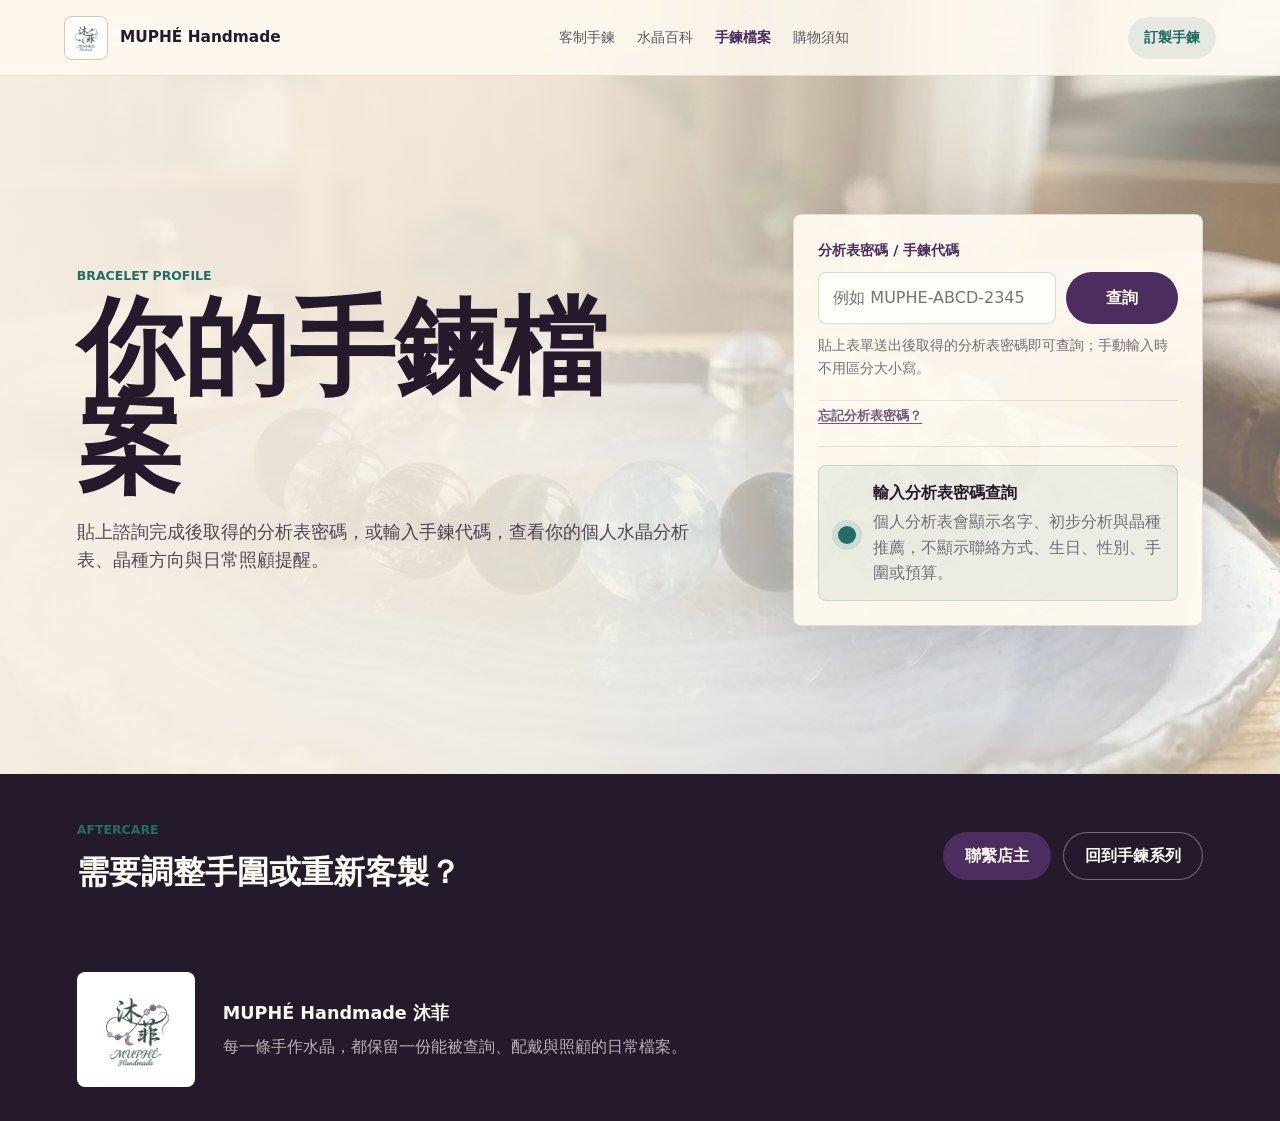
==== bracelet.html @ 44a831b8 "Explain energy by crystal functions" ====
<!doctype html>
<html lang="zh-Hant">

<head>
  <meta charset="utf-8" />
  <meta name="viewport" content="width=device-width, initial-scale=1" />
  <title>手鍊檔案查詢｜沐菲 MUPHÉ Handmade</title>
  <meta name="description" content="輸入分析表密碼或手鍊代碼，查詢 MUPHÉ Handmade 客製水晶的個人分析表與配戴照顧檔案。" />
  <link rel="icon" type="image/png" href="pic/muphe_logo.png" />
  <link rel="stylesheet" href="styles.css" />
</head>

<body class="bracelet-page">
  <header class="site-header" data-header>
    <a class="brand-lockup" href="index.html" aria-label="回到 MUPHÉ Handmade 首頁">
      <img src="pic/muphe_logo.webp" alt="MUPHÉ Handmade 沐菲品牌標誌" />
      <span>
        <strong>MUPHÉ Handmade</strong>
      </span>
    </a>

    <nav class="desktop-nav" aria-label="主導覽">
      <a href="index.html#shop">客制手鍊</a>
      <a href="index.html#guide">水晶百科</a>
      <a href="bracelet.html" aria-current="page">手鍊檔案</a>
      <a href="index.html#faq">購物須知</a>
    </nav>

    <div class="header-actions">
      <a class="bracelet-header-cta" href="index.html#shop">訂製手鍊</a>
      <button class="icon-button menu-toggle" type="button" aria-label="開啟選單" data-menu-toggle>
        <span></span>
        <span></span>
      </button>
    </div>
  </header>

  <div class="mobile-nav" data-mobile-nav aria-label="手機導覽">
    <a href="index.html#shop">客制手鍊</a>
    <a href="index.html#guide">水晶百科</a>
    <a href="bracelet.html" aria-current="page">手鍊檔案</a>
    <a href="index.html#faq">購物須知</a>
  </div>

  <main id="top" data-bracelet-app>
    <section class="bracelet-hero" aria-labelledby="bracelet-title">
      <div class="bracelet-hero-copy reveal">
        <p class="eyebrow">Bracelet Profile</p>
        <h1 id="bracelet-title">你的手鍊檔案</h1>
        <p>
          貼上諮詢完成後取得的分析表密碼，或輸入手鍊代碼，查看你的個人水晶分析表、晶種方向與日常照顧提醒。
        </p>
      </div>

      <div class="bracelet-lookup reveal" data-lookup-card>
        <form class="bracelet-code-form" data-code-form>
          <label for="bracelet-code">分析表密碼 / 手鍊代碼</label>
          <div class="bracelet-code-row">
            <input
              id="bracelet-code"
              name="code"
              type="text"
              autocomplete="off"
              inputmode="latin"
              maxlength="64"
              placeholder="例如 MUPHE-ABCD-2345"
              aria-describedby="bracelet-code-help"
              data-code-input
            />
            <button class="primary-link" type="submit">查詢</button>
          </div>
          <p id="bracelet-code-help">貼上表單送出後取得的分析表密碼即可查詢；手動輸入時不用區分大小寫。</p>
        </form>

        <div class="forgot-code" data-forgot-code>
          <button
            class="forgot-code-toggle"
            type="button"
            aria-expanded="false"
            aria-controls="forgot-code-panel"
            data-forgot-toggle
          >
            忘記分析表密碼？
          </button>
          <div class="forgot-code-panel" id="forgot-code-panel" hidden data-forgot-panel>
            <form class="forgot-code-form" data-forgot-form>
              <div class="forgot-code-field">
                <label for="forgot-name">姓名</label>
                <input id="forgot-name" name="name" type="text" autocomplete="name" placeholder="請輸入表單姓名" data-forgot-name />
              </div>

              <div class="forgot-code-field">
                <label for="forgot-birth-date">生日</label>
                <input id="forgot-birth-date" name="birthDate" type="date" data-forgot-birth-date />
              </div>

              <button class="secondary-link" type="submit">找回分析表密碼</button>
            </form>
            <div class="forgot-code-result" aria-live="polite" hidden data-forgot-status></div>
          </div>
        </div>

        <div class="bracelet-status" aria-live="polite" data-profile-status></div>
      </div>
    </section>

    <section class="bracelet-profile-section" aria-labelledby="profile-heading" data-profile-section hidden>
      <div class="bracelet-profile-shell" data-profile-content></div>
    </section>

    <section class="bracelet-support-strip" aria-label="手鍊服務">
      <div>
        <p class="eyebrow">Aftercare</p>
        <h2>需要調整手圍或重新客製？</h2>
      </div>
      <div class="bracelet-support-actions">
        <a class="primary-link" href="crystal-survey/frontend/crystal-form.html">聯繫店主</a>
        <a class="secondary-link" href="index.html#shop">回到手鍊系列</a>
      </div>
    </section>
  </main>

  <footer class="site-footer">
    <img class="footer-logo" src="pic/muphe_logo.webp" alt="MUPHÉ Handmade 沐菲品牌標誌" loading="lazy" />
    <div>
      <strong>MUPHÉ Handmade 沐菲</strong>
      <p>每一條手作水晶，都保留一份能被查詢、配戴與照顧的日常檔案。</p>
    </div>
  </footer>

  <script src="app.js"></script>
  <script>
    (() => {
      const WEB_APP_URL_PLACEHOLDER =
        window.MUPHE_WEB_APP_URL_PLACEHOLDER || "GOOGLE_APPS_SCRIPT_WEB_APP_URL";
      const WEB_APP_URL = window.MUPHE_WEB_APP_URL || "GOOGLE_APPS_SCRIPT_WEB_APP_URL";
      const PROFILE_ACTION = "braceletProfile";
      const FORGOT_CODE_ACTION = "forgotBraceletCode";

      const form = document.querySelector("[data-code-form]");
      const codeInput = document.querySelector("[data-code-input]");
      const statusRegion = document.querySelector("[data-profile-status]");
      const profileSection = document.querySelector("[data-profile-section]");
      const profileContent = document.querySelector("[data-profile-content]");
      const forgotToggle = document.querySelector("[data-forgot-toggle]");
      const forgotPanel = document.querySelector("[data-forgot-panel]");
      const forgotForm = document.querySelector("[data-forgot-form]");
      const forgotNameInput = document.querySelector("[data-forgot-name]");
      const forgotBirthDateInput = document.querySelector("[data-forgot-birth-date]");
      const forgotStatus = document.querySelector("[data-forgot-status]");
      const mobileNav = document.querySelector("[data-mobile-nav]");
      const menuToggle = document.querySelector("[data-menu-toggle]");

      const fieldKeys = {
        profileType: ["profileType", "profile_type", "type", "檔案類型"],
        name: ["braceletName", "bracelet_name", "name", "title", "手鍊名稱", "手链名称"],
        scene: ["scene", "lifeScene", "scenario", "場景", "使用場景"],
        displayName: ["displayName", "display_name", "customerAlias", "公開顯示名稱", "暱稱"],
        intention: ["summary", "intention", "intent", "wish", "purpose", "公開摘要", "設計意圖", "心願", "意圖"],
        crystals: ["crystals", "crystalList", "crystal_list", "stones", "晶種", "水晶清單", "水晶列表"],
        energyFocus: ["energyFocus", "energy_focus", "能量主題", "能量焦點"],
        chakraFocus: ["chakraFocus", "chakra_focus", "脈輪主題", "脈輪焦點"],
        designNotes: ["designNotes", "design_notes", "calculationNotes", "calculation_notes", "計算方式", "設計說明"],
        wearingGuide: ["wearingGuide", "wearing", "wearGuide", "wearing_guide", "配戴指南", "佩戴指南"],
        careGuide: ["careInstructions", "careGuide", "care", "care_guide", "保養說明", "保養指南", "照顧方式"],
        ritual: ["ritual", "dailyRitual", "ritualGuide", "儀式", "日常儀式"],
        makerNote: ["makerNote", "maker_note", "artistNote", "製作者備註", "店主小語"],
        photo: ["photo", "photoUrl", "photo_url", "image", "imageUrl", "image_url", "照片"],
        contactUrl: ["contactUrl", "contact_url", "lineUrl", "supportUrl", "聯繫連結"],
        orderUrl: ["productUrl", "product_url", "orderUrl", "order_url", "shopUrl", "reorderUrl", "商品或公開頁網址", "訂購連結"],
      };

      const crystalFunctionDescriptions = {
        白水晶: "淨化與放大整體能量，讓思緒回到清明狀態。",
        紫水晶: "安定思緒、沉澱焦躁，適合睡前關機與智慧整理。",
        粉水晶: "照顧愛與安全感，支援自我接納、人緣與關係修復。",
        草莓晶: "提升柔和吸引力與人際甜度，適合想被善待與被看見的階段。",
        紅紋石: "補充熱情、心力與被愛感，適合感情修復與重新啟動行動。",
        月光石: "安撫情緒起伏，支援柔軟、睡眠與內在安全感。",
        橙月光石: "讓情緒與人際流動回到溫暖節奏，適合敏感、需要被接住的狀態。",
        太陽石: "補充亮度、勇氣與舞台感，讓行動更有熱度。",
        金太陽石: "推動執行魄力與財運亮度，適合需要發光與衝刺的階段。",
        黃水晶: "聚焦財氣、自信與行動力，適合事業推進與資源累積。",
        金髮晶: "提升財運磁場與決策膽識，適合需要衝業績與被看見的時刻。",
        鈦晶: "強化企圖心、財富格局與抗壓氣勢，適合高強度目標。",
        綠幽靈: "連結事業成長與心輪修復，適合正財、穩定發展與長期累積。",
        葡萄石: "柔和修復心輪與壓力，讓財務、人緣與療癒感更平衡。",
        綠髮晶: "支援正財與事業拓展，適合想累積成果與提高行動續航。",
        海藍寶: "讓表達更溫和清楚，也能替焦躁情緒降溫。",
        天河石: "平衡理性表達與情緒壓力，適合需要說清楚又保持柔和的場景。",
        青金石: "支援洞察、判斷與清楚表達，適合決策、考試與簡報。",
        螢石: "整理混亂資訊與專注力，適合腦袋打結、需要清楚排序時。",
        黑曜石: "建立界線與防護，排除不必要消耗與外界干擾。",
        黑髮晶: "強化防護、穩定與抗干擾力，適合職場界線與外界雜訊。",
        黑鈦晶: "同時具備防護與財氣推進感，適合高壓環境下守住氣場。",
        茶晶: "讓能量落地、穩住節奏，適合疲憊、防護與守財。",
        拉長石: "守護敏感能量與直覺，適合需要防護、轉化與內在洞察時。",
        藍砂石: "穩定思緒與夜間能量，適合想安定、收束注意力的時候。",
        藍碧璽: "支援深度溝通、直覺與精細思考，適合高預算的精緻配置。",
        舒俱徠石: "照顧深層療癒與高頻安定，適合需要強力心靈支持的高預算配置。",
      };

      const crystalFunctionAliases = {
        粉晶: "粉水晶",
        白晶: "白水晶",
        黑碧璽: "黑曜石",
      };

      function normalizeString(value) {
        if (value === null || value === undefined) return "";
        if (Array.isArray(value)) return value.map(normalizeString).filter(Boolean).join("、");
        if (typeof value === "object") return "";
        return String(value).trim();
      }

      function escapeHtml(value) {
        return normalizeString(value)
          .replace(/&/g, "&amp;")
          .replace(/</g, "&lt;")
          .replace(/>/g, "&gt;")
          .replace(/"/g, "&quot;")
          .replace(/'/g, "&#39;");
      }

      function pick(source, keys) {
        if (!source || typeof source !== "object") return "";

        for (const key of keys) {
          const value = source[key];
          const hasStructuredValue =
            Array.isArray(value) ? value.length > 0 : value && typeof value === "object" && Object.keys(value).length > 0;
          if (hasStructuredValue || (value !== null && value !== undefined && normalizeString(value))) {
            return value;
          }
        }

        return "";
      }

      function getEndpointUrl(query, extraParams = {}) {
        if (!WEB_APP_URL || WEB_APP_URL === WEB_APP_URL_PLACEHOLDER) {
          return "";
        }

        const action = query.action || PROFILE_ACTION;
        const endpoint = new URL(WEB_APP_URL, window.location.href);
        endpoint.searchParams.set("type", action);
        endpoint.searchParams.set("action", action);
        endpoint.searchParams.set("source", "bracelet-page");

        if (query.code) endpoint.searchParams.set("code", query.code);
        if (query.token) endpoint.searchParams.set("token", query.token);
        if (query.name) endpoint.searchParams.set("name", query.name);
        if (query.birthDate) endpoint.searchParams.set("birthDate", query.birthDate);

        Object.entries(extraParams).forEach(([key, value]) => {
          endpoint.searchParams.set(key, value);
        });

        return endpoint.toString();
      }

      function normalizeHref(value) {
        const text = normalizeString(value);
        if (!text) return "";

        try {
          const url = new URL(text, window.location.href);
          const allowedProtocols = ["http:", "https:", "mailto:", "tel:"];
          if (allowedProtocols.includes(url.protocol)) {
            return url.href;
          }
        } catch (error) {
          return "";
        }

        return "";
      }

      function showStatus(kind, title, message) {
        const isLoading = kind === "loading";
        statusRegion.hidden = false;
        statusRegion.dataset.state = kind;
        statusRegion.setAttribute("role", kind === "error" ? "alert" : "status");
        statusRegion.innerHTML = `
          <div class="bracelet-status-content">
            <span class="${isLoading ? "bracelet-spinner" : "bracelet-status-dot"}" aria-hidden="true"></span>
            <div>
              <strong>${escapeHtml(title)}</strong>
              <p>${escapeHtml(message)}</p>
            </div>
          </div>
        `;
      }

      function showForgotStatus(kind, title, message, accessCode = "") {
        if (!forgotStatus) return;

        forgotStatus.hidden = false;
        forgotStatus.dataset.state = kind;
        forgotStatus.setAttribute("role", kind === "error" ? "alert" : "status");

        if (accessCode) {
          forgotStatus.innerHTML = `
            <div class="forgot-code-found">
              <div>
                <strong>${escapeHtml(title)}</strong>
                <p>${escapeHtml(message)}</p>
              </div>
              <div class="forgot-code-copy">
                <code data-forgot-code-value>${escapeHtml(accessCode)}</code>
                <button class="secondary-link" type="button" data-copy-forgot-code>複製</button>
              </div>
            </div>
          `;
          return;
        }

        forgotStatus.innerHTML = `
          <div class="forgot-code-message">
            <strong>${escapeHtml(title)}</strong>
            <p>${escapeHtml(message)}</p>
          </div>
        `;
      }

      function hideForgotStatus() {
        if (!forgotStatus) return;
        forgotStatus.hidden = true;
        forgotStatus.innerHTML = "";
        delete forgotStatus.dataset.state;
      }

      function hideProfile() {
        profileSection.hidden = true;
        profileContent.innerHTML = "";
      }

      function showIdle() {
        hideProfile();
        showStatus("idle", "輸入分析表密碼查詢", "個人分析表會顯示名字、初步分析與晶種推薦，不顯示聯絡方式、生日、性別、手圍或預算。");
      }

      function parseTextList(value) {
        if (!value) return [];
        if (Array.isArray(value)) {
          return value.map(normalizeString).filter(Boolean);
        }

        const text = normalizeString(value);
        if (!text) return [];

        return text
          .split(/\n|；|;/)
          .map((item) => item.trim())
          .filter(Boolean);
      }

      function parseCrystalString(value) {
        const text = normalizeString(value);
        if (!text) return null;
        const match = text.match(/^(.+?)(?:[:：]| - |－)(.+)$/);

        if (match) {
          return {
            name: match[1].trim(),
            meaning: match[2].trim(),
          };
        }

        return { name: text, meaning: "" };
      }

      function normalizeCrystals(value) {
        if (!value) return [];

        if (Array.isArray(value)) {
          return value
            .map((item) => {
              if (typeof item === "object" && item) {
                return {
                  name: normalizeString(pick(item, ["name", "crystal", "stone", "晶種", "名稱"])),
                  meaning: normalizeString(pick(item, ["meaning", "effect", "note", "intention", "含義", "意義", "功效"])),
                };
              }

              return parseCrystalString(item);
            })
            .filter((item) => item && item.name);
        }

        if (typeof value === "object") {
          return Object.entries(value)
            .map(([name, meaning]) => ({
              name: normalizeString(name),
              meaning: normalizeString(meaning),
            }))
            .filter((item) => item.name);
        }

        const text = normalizeString(value);
        const delimiter = /[\n；;]/.test(text) ? /\n|；|;/ : /、|,/;

        return text
          .split(delimiter)
          .map(parseCrystalString)
          .filter((item) => item && item.name);
      }

      function findProfileSource(payload) {
        const candidates = [
          payload && payload.profile,
          payload && payload.braceletProfile,
          payload && payload.publicProfile,
          payload && payload.bracelet,
          payload && payload.data && payload.data.profile,
          payload && payload.data && payload.data.bracelet,
          payload && payload.data,
          payload && payload.result && payload.result.profile,
          payload && payload.result,
          payload && payload.record,
          payload,
        ];

        return candidates.find((candidate) => {
          if (!candidate || typeof candidate !== "object" || Array.isArray(candidate)) return false;
          return Object.values(fieldKeys).some((keys) =>
            keys.some((key) => candidate[key] !== null && candidate[key] !== undefined),
          );
        });
      }

      function normalizeProfile(payload) {
        if (!payload || typeof payload !== "object") {
          throw new Error("回傳格式不是有效的手鍊檔案。");
        }

        if (payload.success === false || payload.ok === false || payload.status === "error") {
          throw new Error(
            normalizeString(payload.error && payload.error.message) ||
              normalizeString(payload.message) ||
              "目前查不到這組手鍊代碼。",
          );
        }

        const source = findProfileSource(payload);
        if (!source) {
          throw new Error("目前查不到這組手鍊代碼。");
        }

        const profile = {
          profileType: normalizeString(pick(source, fieldKeys.profileType)),
          name: normalizeString(pick(source, fieldKeys.name)),
          scene: normalizeString(pick(source, fieldKeys.scene)),
          displayName: normalizeString(pick(source, fieldKeys.displayName)),
          intention: normalizeString(pick(source, fieldKeys.intention)),
          crystals: normalizeCrystals(pick(source, fieldKeys.crystals)),
          energyFocus: parseTextList(pick(source, fieldKeys.energyFocus)),
          chakraFocus: parseTextList(pick(source, fieldKeys.chakraFocus)),
          designNotes: parseTextList(pick(source, fieldKeys.designNotes)),
          wearingGuide: parseTextList(pick(source, fieldKeys.wearingGuide)),
          careGuide: parseTextList(pick(source, fieldKeys.careGuide)),
          ritual: parseTextList(pick(source, fieldKeys.ritual)),
          makerNote: parseTextList(pick(source, fieldKeys.makerNote)),
          photo: normalizeHref(pick(source, fieldKeys.photo)),
          contactUrl: normalizeHref(pick(source, fieldKeys.contactUrl)) || "crystal-survey/frontend/crystal-form.html",
          orderUrl: normalizeHref(pick(source, fieldKeys.orderUrl)) || "index.html#shop",
        };

        const hasPublicContent =
          profile.name ||
          profile.scene ||
          profile.displayName ||
          profile.intention ||
          profile.crystals.length ||
          profile.energyFocus.length ||
          profile.chakraFocus.length ||
          profile.designNotes.length ||
          profile.wearingGuide.length ||
          profile.careGuide.length ||
          profile.ritual.length ||
          profile.makerNote.length;

        if (!hasPublicContent) {
          throw new Error("這份檔案尚未開放公開內容。");
        }

        return profile;
      }

      async function requestApi(query) {
        const endpoint = getEndpointUrl(query);

        if (!endpoint) {
          throw new Error("手鍊檔案查詢網址尚未設定，請先更新 Google Apps Script Web App URL。");
        }

        try {
          const response = await fetch(endpoint, {
            method: "GET",
            cache: "no-store",
            redirect: "follow",
          });
          const text = await response.text();

          if (!response.ok) {
            throw new Error("查詢服務暫時無法回應。");
          }

          try {
            return JSON.parse(text);
          } catch (error) {
            throw new Error("查詢服務尚未回傳手鍊檔案資料。");
          }
        } catch (error) {
          return requestProfileJsonp(query, error);
        }
      }

      function requestProfile(query) {
        return requestApi({ ...query, action: PROFILE_ACTION });
      }

      function requestForgotCode(name, birthDate) {
        return requestApi({
          action: FORGOT_CODE_ACTION,
          name,
          birthDate,
        });
      }

      function requestProfileJsonp(query, originalError) {
        return new Promise((resolve, reject) => {
          const callbackName = `mupheBraceletProfile${Date.now()}${Math.floor(Math.random() * 1000)}`;
          const endpoint = getEndpointUrl(query, { callback: callbackName });

          if (!endpoint) {
            reject(originalError);
            return;
          }

          const script = document.createElement("script");
          const timeout = window.setTimeout(() => {
            cleanup();
            reject(originalError);
          }, 9000);

          function cleanup() {
            window.clearTimeout(timeout);
            delete window[callbackName];
            script.remove();
          }

          window[callbackName] = (payload) => {
            cleanup();
            resolve(payload);
          };

          script.onerror = () => {
            cleanup();
            reject(originalError);
          };
          script.src = endpoint;
          document.body.append(script);
        });
      }

      function getCustomerErrorMessage(error) {
        const message = normalizeString(error && error.message);
        const networkFailures = ["Failed to fetch", "Load failed", "NetworkError"];

        if (!message || networkFailures.some((failure) => message.includes(failure))) {
          return "目前無法連線到手鍊檔案服務，請稍後再試或聯繫店主。";
        }

        return message;
      }

      function normalizeAccessCodeForDisplay(payload) {
        const code = normalizeString(
          payload &&
            (payload.accessCode ||
              payload.code ||
              (payload.data && (payload.data.accessCode || payload.data.code)) ||
              (payload.result && (payload.result.accessCode || payload.result.code))),
        );
        return code.toUpperCase();
      }

      async function copyTextWithFallback(text, sourceElement) {
        if (!text) return false;

        try {
          await navigator.clipboard.writeText(text);
          return true;
        } catch (error) {
          if (!sourceElement) return false;
          const selection = window.getSelection();
          const range = document.createRange();
          range.selectNodeContents(sourceElement);
          selection.removeAllRanges();
          selection.addRange(range);

          try {
            return document.execCommand("copy");
          } catch (copyError) {
            return false;
          }
        }
      }

      function renderList(items) {
        if (!items.length) return `<p class="profile-muted">尚未提供。</p>`;

        return `
          <ul class="profile-note-list">
            ${items.map((item) => `<li>${escapeHtml(item)}</li>`).join("")}
          </ul>
        `;
      }

      function renderCrystals(crystals) {
        if (!crystals.length) return `<p class="profile-muted">尚未提供。</p>`;

        return `
          <div class="profile-crystal-list">
            ${crystals
              .map(
                (crystal) => `
                  <article>
                    <strong>${escapeHtml(crystal.name)}</strong>
                    ${crystal.meaning ? `<p>${escapeHtml(crystal.meaning)}</p>` : ""}
                  </article>
                `,
              )
              .join("")}
          </div>
        `;
      }

      function renderProfile(profile) {
        if (isConsultationCard(profile)) {
          renderConsultationCard(profile);
          return;
        }

        const photoMarkup = profile.photo
          ? `<img src="${escapeHtml(profile.photo)}" alt="${escapeHtml(profile.name || "MUPHÉ 手鍊")} 照片" loading="lazy" data-profile-photo />`
          : `
            <div class="profile-photo-fallback">
              <img src="pic/muphe_logo.webp" alt="" />
              <span>Made by MUPHÉ</span>
            </div>
          `;

        profileContent.innerHTML = `
          <div class="bracelet-profile-hero">
            <div class="profile-photo-frame">${photoMarkup}</div>
            <div class="profile-summary">
              ${profile.scene ? `<span class="product-scene">${escapeHtml(profile.scene)}</span>` : ""}
              <h2 id="profile-heading" tabindex="-1">${escapeHtml(profile.name || "MUPHÉ 手鍊檔案")}</h2>
              ${profile.displayName ? `<p class="profile-for">為 ${escapeHtml(profile.displayName)} 整理的公開檔案</p>` : ""}
              ${profile.intention ? `<p>${escapeHtml(profile.intention)}</p>` : ""}
              <div class="profile-actions">
                <a class="primary-link" href="${escapeHtml(profile.contactUrl)}">聯繫店主</a>
                <a class="secondary-link" href="${escapeHtml(profile.orderUrl)}">訂製或加購</a>
              </div>
            </div>
          </div>

          <div class="bracelet-profile-grid">
            <section class="profile-panel profile-panel-wide" aria-labelledby="profile-crystals-title">
              <p class="eyebrow">Crystals</p>
              <h3 id="profile-crystals-title">晶種與含義</h3>
              ${renderCrystals(profile.crystals)}
            </section>

            ${
              profile.energyFocus.length || profile.chakraFocus.length
                ? `
                  <section class="profile-panel profile-panel-wide" aria-labelledby="profile-focus-title">
                    <p class="eyebrow">Focus</p>
                    <h3 id="profile-focus-title">能量焦點</h3>
                    ${renderList([...profile.energyFocus, ...profile.chakraFocus])}
                  </section>
                `
                : ""
            }

            <section class="profile-panel" aria-labelledby="profile-wearing-title">
              <p class="eyebrow">Wearing</p>
              <h3 id="profile-wearing-title">配戴指南</h3>
              ${renderList(profile.wearingGuide)}
            </section>

            <section class="profile-panel" aria-labelledby="profile-care-title">
              <p class="eyebrow">Care</p>
              <h3 id="profile-care-title">保養指南</h3>
              ${renderList(profile.careGuide)}
            </section>

            <section class="profile-panel" aria-labelledby="profile-ritual-title">
              <p class="eyebrow">Ritual</p>
              <h3 id="profile-ritual-title">日常儀式</h3>
              ${renderList(profile.ritual)}
            </section>

            <section class="profile-panel" aria-labelledby="profile-note-title">
              <p class="eyebrow">Maker Note</p>
              <h3 id="profile-note-title">店主小語</h3>
              ${renderList(profile.makerNote)}
            </section>
          </div>
        `;

        const photo = profileContent.querySelector("[data-profile-photo]");
        if (photo) {
          photo.addEventListener("error", () => {
            photo.closest(".profile-photo-frame").innerHTML = `
              <div class="profile-photo-fallback">
                <img src="pic/muphe_logo.webp" alt="" />
                <span>Made by MUPHÉ</span>
              </div>
            `;
          });
        }

        profileSection.hidden = false;
        statusRegion.hidden = true;
        document.title = `${profile.name || "手鍊檔案"}｜沐菲 MUPHÉ Handmade`;
        document.getElementById("profile-heading").focus({ preventScroll: true });
        profileSection.scrollIntoView({ behavior: "smooth", block: "start" });
      }

      function isConsultationCard(profile) {
        const marker = [
          profile.profileType,
          profile.scene,
          profile.name,
        ].join(" ");
        return /consultationCard|水晶諮詢(?:圖卡|分析表)|水晶狀態(?:圖卡|分析表)/.test(marker);
      }

      function isFullAnalysisText(text) {
        return /您的專屬水晶能量初步評估|多維度.*能量.*評估|暖心陪伴語|配戴與消磁儀式建議|【手[鍊鏈]\s*[ABC]/.test(normalizeString(text));
      }

      function normalizeInlineAnalysisText(text) {
        return normalizeString(text)
          .replace(/\s+/g, " ")
          .replace(/([\u3400-\u9fff])\s+([\u3400-\u9fff])/g, "$1$2")
          .replace(/\s+([，。、！？；：）】])/g, "$1")
          .replace(/([（【])\s+/g, "$1")
          .trim();
      }

      function prepareAnalysisReportText(text) {
        return normalizeString(text)
          .replace(/（本地規則\s*Fallback\s*生成）/g, "")
          .replace(/\(本地規則\s*Fallback\s*生成\)/g, "")
          .replace(/\s+(?=(?:🔮|📿|🧘|💬)\s*【)/g, "\n")
          .replace(/\s+(?=【(?:基本資料|狀態優先|分析模組|計算式|設計公式|色系調和|狀態判讀|水晶搭配|評分摘要|能量解說)】)/g, "\n")
          .replace(/\s+-\s+/g, "\n- ")
          .replace(/\n{3,}/g, "\n\n")
          .trim();
      }

      function isAnalysisSectionHeader(line) {
        return /^(?:🔮|📿|🧘|💬)\s*【[^】]+】/.test(line);
      }

      function createAnalysisSection(title) {
        return {
          title,
          fields: [],
        };
      }

      function addAnalysisParagraph(section, text) {
        const body = normalizeInlineAnalysisText(text);
        if (!body) return;

        const last = section.fields[section.fields.length - 1];
        if (section.title.includes("暖心陪伴語") && last && last.type === "paragraph") {
          last.body = normalizeInlineAnalysisText(last.body + body);
          return;
        }

        section.fields.push({ type: "paragraph", body });
      }

      function parseAnalysisReport(text) {
        const report = prepareAnalysisReportText(text);
        const lines = report.split(/\n+/).map((line) => line.trim()).filter(Boolean);
        const sections = [];
        let currentSection = createAnalysisSection("");

        lines.forEach((line) => {
          const headerMatch = line.match(/^((?:🔮|📿|🧘|💬)\s*【[^】]+】)\s*(.*)$/);
          if (headerMatch) {
            if (currentSection.title || currentSection.fields.length) {
              sections.push(currentSection);
            }
            currentSection = createAnalysisSection(headerMatch[1]);
            if (headerMatch[2]) {
              addAnalysisParagraph(currentSection, headerMatch[2]);
            }
            return;
          }

          const fieldMatch = line.match(/^【([^】]+)】：?\s*(.*)$/);
          if (fieldMatch) {
            currentSection.fields.push({
              type: "field",
              label: fieldMatch[1],
              body: normalizeInlineAnalysisText(fieldMatch[2]),
            });
            return;
          }

          if (line.startsWith("-")) {
            currentSection.fields.push({
              type: "bullet",
              body: normalizeInlineAnalysisText(line.replace(/^-\s*/, "")),
            });
            return;
          }

          addAnalysisParagraph(currentSection, line);
        });

        if (currentSection.title || currentSection.fields.length) {
          sections.push(currentSection);
        }

        return sections;
      }

      function normalizeCrystalFunctionName(name) {
        const cleaned = normalizeString(name).replace(/[（(].*?[）)]/g, "").trim();
        return crystalFunctionAliases[cleaned] || cleaned;
      }

      function parseAnalysisCrystalNames(text) {
        const seen = new Set();
        return normalizeString(text)
          .split(/\s*(?:、|，|,|\+|與|配搭|和)\s*/)
          .map(normalizeCrystalFunctionName)
          .filter((name) => {
            if (!name || seen.has(name)) return false;
            seen.add(name);
            return true;
          });
      }

      function buildCrystalFunctionItems(crystalNames) {
        return crystalNames.map((name) => ({
          name,
          description: crystalFunctionDescriptions[name] || "作為整體能量配置的補充晶種，協助完成這款手鍊的能量分工。",
        }));
      }

      function parseEnergyExplanationItems(text) {
        return normalizeString(text)
          .split(/；|;/)
          .map((item) => item.trim())
          .filter(Boolean)
          .map((item) => {
            const match = item.match(/^([^：:]{1,16})[:：]\s*(.+)$/);
            return match
              ? {
                  name: normalizeCrystalFunctionName(match[1]),
                  description: normalizeInlineAnalysisText(match[2]),
                }
              : {
                  name: "",
                  description: normalizeInlineAnalysisText(item),
                };
          });
      }

      function shouldUseCrystalFunctionExplanation(body, crystalNames) {
        if (!crystalNames.length) return false;
        const normalizedBody = normalizeString(body);
        const mentionedCount = crystalNames.filter((name) => normalizedBody.includes(name)).length;
        return mentionedCount < Math.min(2, crystalNames.length) || /系統會|水晶資料庫|加權|主軸|提高|狀態描述|星座|生肖/.test(normalizedBody);
      }

      function enrichAnalysisSectionsWithCrystalFunctions(sections) {
        return sections.map((section) => {
          const crystalField = section.fields.find((field) => field.type === "field" && field.label === "水晶搭配");
          const crystalNames = crystalField ? parseAnalysisCrystalNames(crystalField.body) : [];
          if (!crystalNames.length) return section;

          return {
            ...section,
            fields: section.fields.map((field) => {
              if (field.type !== "field" || field.label !== "能量解說") return field;
              if (!shouldUseCrystalFunctionExplanation(field.body, crystalNames)) {
                return {
                  ...field,
                  items: parseEnergyExplanationItems(field.body),
                };
              }
              return {
                ...field,
                body: buildCrystalFunctionItems(crystalNames)
                  .map((item) => `${item.name}：${item.description}`)
                  .join("；"),
                items: buildCrystalFunctionItems(crystalNames),
              };
            }),
          };
        });
      }

      function renderEnergyExplanationItems(items) {
        return `
          <ul class="analysis-summary-list analysis-energy-list">
            ${items
              .filter((item) => item && (item.name || item.description))
              .map((item) => `
                <li>
                  ${item.name ? `<strong>${escapeHtml(item.name)}</strong>` : ""}
                  <span>${escapeHtml(item.description)}</span>
                </li>
              `)
              .join("")}
          </ul>
        `;
      }

      function renderAnalysisField(field) {
        if (field.type === "bullet") {
          return `<li>${escapeHtml(field.body)}</li>`;
        }

        if (field.type === "field") {
          const body = field.label === "水晶搭配"
            ? `<div class="analysis-chip-row">${normalizeString(field.body)
                .split(/[、，,]+/)
                .map((item) => item.trim())
                .filter(Boolean)
                .map((item) => `<span>${escapeHtml(item)}</span>`)
                .join("")}</div>`
            : field.label === "評分摘要"
              ? `<ul class="analysis-summary-list">${normalizeString(field.body)
                  .split(/；|;/)
                  .map((item) => item.trim())
                  .filter(Boolean)
                  .map((item) => `<li>${escapeHtml(item)}</li>`)
                  .join("")}</ul>`
            : field.label === "能量解說"
              ? renderEnergyExplanationItems(field.items || parseEnergyExplanationItems(field.body))
            : `<p>${escapeHtml(field.body)}</p>`;

          return `
            <div class="analysis-field">
              <strong>${escapeHtml(field.label)}</strong>
              ${body}
            </div>
          `;
        }

        return `<p class="analysis-paragraph">${escapeHtml(field.body)}</p>`;
      }

      function renderAnalysisReport(text) {
        const sections = enrichAnalysisSectionsWithCrystalFunctions(parseAnalysisReport(text))
          .filter((section) => !section.title.includes("暖心陪伴語"));
        if (!sections.length) return "";

        return `
          <div class="analysis-report">
            ${sections
              .map((section) => {
                const bulletItems = section.fields.filter((field) => field.type === "bullet");
                const nonBulletItems = section.fields.filter((field) => field.type !== "bullet");
                return `
                  <section class="analysis-report-section">
                    ${section.title ? `<h4>${escapeHtml(section.title)}</h4>` : ""}
                    ${nonBulletItems.map(renderAnalysisField).join("")}
                    ${bulletItems.length ? `<ul class="analysis-bullet-list">${bulletItems.map(renderAnalysisField).join("")}</ul>` : ""}
                  </section>
                `;
              })
              .join("")}
          </div>
        `;
      }

      function renderConsultationCard(profile) {
        const focusItems = [...profile.energyFocus, ...profile.chakraFocus];
        const analysisText = isFullAnalysisText(profile.intention) ? profile.intention : "";
        const hasFullAnalysis = !!analysisText;

        profileContent.innerHTML = `
          <article class="consultation-card-shell" aria-label="個人水晶分析表">
            <div class="consultation-card-brand">
              <img src="pic/muphe_logo.webp" alt="" />
              <span>MUPHÉ Handmade 沐菲手作水晶</span>
            </div>
            <div class="consultation-card-head">
              ${profile.scene ? `<p class="eyebrow">${escapeHtml(profile.scene)}</p>` : ""}
              <h2 id="profile-heading" tabindex="-1">${escapeHtml(profile.name || "你的水晶狀態分析表")}</h2>
              ${profile.displayName ? `<p class="profile-for">為 ${escapeHtml(profile.displayName)} 整理的個人分析表</p>` : ""}
              ${!hasFullAnalysis && profile.intention ? `<p>${escapeHtml(profile.intention)}</p>` : ""}
            </div>

            ${
              hasFullAnalysis
                ? `
                  <section class="consultation-card-panel consultation-analysis-panel" aria-labelledby="consultation-analysis-title">
                    <h3 id="consultation-analysis-title">您的專屬水晶能量初步評估</h3>
                    ${renderAnalysisReport(analysisText)}
                  </section>
                `
                : ""
            }

            ${
              !hasFullAnalysis && focusItems.length
                ? `
                  <section class="consultation-card-panel" aria-labelledby="consultation-focus-title">
                    <h3 id="consultation-focus-title">目前最需要照顧的狀態</h3>
                    <div class="consultation-tag-row">
                      ${focusItems.map((item) => `<span>${escapeHtml(item)}</span>`).join("")}
                    </div>
                  </section>
                `
                : ""
            }

            ${
              !hasFullAnalysis
                ? `
                  <section class="consultation-card-panel" aria-labelledby="consultation-crystals-title">
                    <h3 id="consultation-crystals-title">沐菲初步推薦方向</h3>
                    ${renderCrystals(profile.crystals)}
                  </section>
                `
                : ""
            }

            ${
              !hasFullAnalysis && profile.designNotes.length
                ? `
                  <section class="consultation-card-panel" aria-labelledby="consultation-calculation-title">
                    <h3 id="consultation-calculation-title">計算方式</h3>
                    ${renderList(profile.designNotes)}
                  </section>
                `
                : ""
            }

            <section class="consultation-card-panel consultation-guidance-panel" aria-labelledby="consultation-wearing-title">
              <h3 id="consultation-wearing-title">配戴與日常提醒</h3>
              ${renderList(profile.wearingGuide)}
            </section>

            <section class="consultation-card-panel consultation-guidance-panel" aria-labelledby="consultation-care-title">
              <h3 id="consultation-care-title">保養與淨化</h3>
              ${renderList(profile.careGuide)}
            </section>

            ${
              profile.ritual.length
                ? `
                  <section class="consultation-card-panel consultation-guidance-panel" aria-labelledby="consultation-ritual-title">
                    <h3 id="consultation-ritual-title">小儀式</h3>
                    ${renderList(profile.ritual)}
                  </section>
                `
                : ""
            }

            ${
              profile.makerNote.length
                ? `
                  <footer class="consultation-card-note">
                    <h3>沐菲貼心語</h3>
                    ${renderList(profile.makerNote)}
                  </footer>
                `
                : ""
            }
          </article>
        `;

        profileSection.hidden = false;
        statusRegion.hidden = true;
        document.title = `${profile.name || "水晶分析表"}｜沐菲 MUPHÉ Handmade`;
        document.getElementById("profile-heading").focus({ preventScroll: true });
        profileSection.scrollIntoView({ behavior: "smooth", block: "start" });
      }

      async function lookupProfile(query) {
        const normalizedQuery = {
          code: normalizeString(query.code).toUpperCase(),
          token: normalizeString(query.token),
        };

        if (!normalizedQuery.code && !normalizedQuery.token) {
          showIdle();
          codeInput.focus();
          return;
        }

        hideProfile();
        showStatus("loading", "正在讀取手鍊檔案", "請稍候，正在向 MUPHÉ 檔案服務確認公開資料。");

        try {
          const payload = await requestProfile(normalizedQuery);
          const profile = normalizeProfile(payload);
          renderProfile(profile);
        } catch (error) {
          showStatus(
            "error",
            "查詢失敗",
            getCustomerErrorMessage(error),
          );
          hideProfile();
        }
      }

      form.addEventListener("submit", (event) => {
        event.preventDefault();
        const code = normalizeString(codeInput.value).toUpperCase();

        if (!code) {
          showStatus("error", "請輸入分析表密碼", "密碼會在諮詢表單送出後顯示，也可能印在保養卡或 QR Code 貼紙旁。");
          codeInput.focus();
          return;
        }

        codeInput.value = code;
        const nextUrl = new URL(window.location.href);
        nextUrl.searchParams.set("code", code);
        nextUrl.searchParams.delete("token");
        window.history.replaceState({}, "", nextUrl);
        lookupProfile({ code });
      });

      if (forgotToggle && forgotPanel) {
        forgotToggle.addEventListener("click", () => {
          const willOpen = forgotPanel.hidden;
          forgotPanel.hidden = !willOpen;
          forgotToggle.setAttribute("aria-expanded", willOpen ? "true" : "false");
          if (willOpen) {
            window.setTimeout(() => forgotNameInput && forgotNameInput.focus(), 80);
          } else {
            hideForgotStatus();
          }
        });
      }

      if (forgotForm) {
        forgotForm.addEventListener("submit", async (event) => {
          event.preventDefault();
          const name = normalizeString(forgotNameInput && forgotNameInput.value);
          const birthDate = normalizeString(forgotBirthDateInput && forgotBirthDateInput.value);

          if (!name || !birthDate) {
            showForgotStatus("error", "請填寫姓名與生日", "需要兩個欄位都正確，才能找回分析表密碼。");
            if (!name && forgotNameInput) forgotNameInput.focus();
            else if (forgotBirthDateInput) forgotBirthDateInput.focus();
            return;
          }

          showForgotStatus("loading", "正在確認資料", "請稍候，系統正在比對姓名與生日。");

          try {
            const payload = await requestForgotCode(name, birthDate);
            if (!payload || payload.success === false || payload.ok === false || payload.status === "error") {
              throw new Error(
                normalizeString(payload && payload.error && payload.error.message) ||
                  normalizeString(payload && payload.message) ||
                  "找不到符合的分析表密碼。",
              );
            }

            const accessCode = normalizeAccessCodeForDisplay(payload);
            if (!accessCode) {
              throw new Error("找不到符合的分析表密碼。");
            }

            codeInput.value = accessCode;
            showForgotStatus("success", "已找到分析表密碼", "已自動帶入上方查詢欄，也可以先複製保存。", accessCode);
          } catch (error) {
            showForgotStatus("error", "找回失敗", getCustomerErrorMessage(error));
          }
        });

        forgotForm.addEventListener("input", () => {
          if (forgotStatus && forgotStatus.dataset.state === "error") {
            hideForgotStatus();
          }
        });
      }

      if (forgotStatus) {
        forgotStatus.addEventListener("click", async (event) => {
          const copyButton = event.target.closest("[data-copy-forgot-code]");
          if (!copyButton) return;

          const codeElement = forgotStatus.querySelector("[data-forgot-code-value]");
          const accessCode = normalizeString(codeElement && codeElement.textContent);
          const copied = await copyTextWithFallback(accessCode, codeElement);
          copyButton.textContent = copied ? "已複製" : "已選取";
          window.setTimeout(() => {
            copyButton.textContent = "複製";
          }, 1600);
        });
      }

      if (menuToggle && mobileNav) {
        menuToggle.addEventListener("click", () => {
          mobileNav.classList.toggle("is-open");
        });
        mobileNav.addEventListener("click", (event) => {
          if (event.target.closest("a")) {
            mobileNav.classList.remove("is-open");
          }
        });
      }

      const urlParams = new URLSearchParams(window.location.search);
      const initialCode = normalizeString(urlParams.get("code")).toUpperCase();
      const initialToken = normalizeString(urlParams.get("token"));

      if (initialCode) {
        codeInput.value = initialCode;
      }

      if (initialCode || initialToken) {
        lookupProfile({ code: initialCode, token: initialToken });
      } else {
        showIdle();
      }
    })();
  </script>
</body>

</html>
---- styles.css ----
:root {
  --ink: #241a2b;
  --muted: #756c76;
  --cream: #f7f0e4;
  --paper: #fffaf0;
  --stone: #e9deca;
  --plum: #4b2d5f;
  --teal: #1f6f67;
  --gold: #b78b3e;
  --rose: #c77a74;
  --shadow: 0 22px 70px rgba(36, 26, 43, 0.14);
  --radius: 8px;
  --header-height: 76px;
}

* {
  box-sizing: border-box;
}

html {
  scroll-behavior: smooth;
}

body {
  margin: 0;
  background: var(--cream);
  color: var(--ink);
  font-family:
    "Noto Sans TC",
    "PingFang TC",
    "Microsoft JhengHei",
    system-ui,
    sans-serif;
  line-height: 1.6;
}

body.drawer-open {
  overflow: hidden;
}

img {
  display: block;
  max-width: 100%;
}

a {
  color: inherit;
  text-decoration: none;
}

button,
select,
input,
textarea {
  font: inherit;
}

button {
  cursor: pointer;
}

.site-header {
  align-items: center;
  background: rgba(255, 250, 240, 0.86);
  backdrop-filter: blur(18px);
  border-bottom: 1px solid rgba(75, 45, 95, 0.12);
  display: flex;
  height: var(--header-height);
  justify-content: space-between;
  left: 0;
  padding: 0 max(20px, 5vw);
  position: fixed;
  right: 0;
  top: 0;
  z-index: 30;
}

.brand-lockup {
  align-items: center;
  display: inline-flex;
  gap: 12px;
  min-width: 0;
}

.brand-lockup img {
  background: var(--paper);
  border: 1px solid rgba(183, 139, 62, 0.45);
  border-radius: 8px;
  height: 44px;
  object-fit: contain;
  width: 44px;
}

.brand-lockup span {
  display: grid;
  line-height: 1.05;
}

.brand-lockup strong {
  font-size: 0.96rem;
  letter-spacing: 0;
  white-space: nowrap;
}

.brand-lockup small {
  color: var(--teal);
  font-size: 0.78rem;
  margin-top: 4px;
}

.desktop-nav {
  align-items: center;
  display: flex;
  gap: 22px;
  font-size: 0.9rem;
}

.desktop-nav a {
  color: rgba(36, 26, 43, 0.72);
  padding: 10px 0;
  transition: color 180ms ease;
}

.desktop-nav a:hover,
.desktop-nav a:focus-visible {
  color: var(--plum);
}

.header-actions {
  align-items: center;
  display: flex;
  gap: 10px;
}

.icon-button,
.cart-button,
.primary-link,
.secondary-link,
.text-button,
.product-card button,
.checkout-button,
.detail-add-button {
  border: 0;
}

.icon-button {
  align-items: center;
  background: transparent;
  color: var(--ink);
  display: inline-flex;
  height: 42px;
  justify-content: center;
  padding: 0;
  width: 42px;
}

.menu-toggle {
  display: none;
  flex-direction: column;
  gap: 7px;
}

.menu-toggle span,
.close-button span {
  background: currentColor;
  display: block;
  height: 2px;
  width: 22px;
}

.cart-button {
  align-items: center;
  background: var(--ink);
  border-radius: 999px;
  color: var(--paper);
  display: inline-flex;
  gap: 8px;
  height: 44px;
  padding: 0 8px 0 14px;
  transition:
    background 180ms ease,
    transform 180ms ease;
}

.cart-button[hidden],
.cart-drawer[hidden] {
  display: none !important;
}

.cart-button:hover {
  background: var(--plum);
  transform: translateY(-1px);
}

.cart-icon {
  height: 21px;
  width: 21px;
}

.cart-icon svg {
  height: 100%;
  width: 100%;
}

.cart-button b {
  align-items: center;
  background: var(--gold);
  border-radius: 50%;
  color: var(--ink);
  display: inline-flex;
  font-size: 0.76rem;
  height: 26px;
  justify-content: center;
  min-width: 26px;
  padding: 0 7px;
}

.mobile-nav {
  background: rgba(255, 250, 240, 0.97);
  border-bottom: 1px solid rgba(75, 45, 95, 0.12);
  display: none;
  left: 0;
  padding: 18px 22px 22px;
  position: fixed;
  right: 0;
  top: var(--header-height);
  z-index: 29;
}

.mobile-nav.is-open {
  display: grid;
  gap: 14px;
}

.mobile-nav a {
  border-bottom: 1px solid rgba(36, 26, 43, 0.1);
  font-weight: 700;
  padding: 10px 0;
}

.hero {
  align-items: flex-start;
  background:
    linear-gradient(
      90deg,
      rgba(255, 250, 240, 0.96) 0%,
      rgba(255, 250, 240, 0.86) 41%,
      rgba(255, 250, 240, 0.28) 72%,
      rgba(255, 250, 240, 0.18) 100%
    ),
    url("pic/LOGO_背景.webp") center / cover;
  display: flex;
  min-height: 88svh;
  padding: calc(var(--header-height) + 42px) max(24px, 7vw) 54px;
}

.hero-content {
  max-width: 780px;
}

.eyebrow {
  color: var(--teal);
  font-size: 0.78rem;
  font-weight: 800;
  letter-spacing: 0;
  margin: 0 0 14px;
  text-transform: uppercase;
}

.hero h1 {
  font-family:
    Georgia,
    "Times New Roman",
    "Noto Serif TC",
    serif;
  font-size: clamp(4.8rem, 7.5vw, 7.1rem);
  letter-spacing: 0;
  line-height: 0.9;
  margin: 0;
  max-width: 100%;
  overflow-wrap: anywhere;
  text-wrap: balance;
}

.hero h1 span {
  color: var(--plum);
  display: block;
  font-family:
    "Noto Sans TC",
    "PingFang TC",
    system-ui,
    sans-serif;
  font-size: 2.75rem;
  font-weight: 800;
  line-height: 1.15;
  margin-top: 20px;
  max-width: 760px;
}

.hero-copy {
  color: rgba(36, 26, 43, 0.78);
  font-size: 1.15rem;
  margin: 0;
  max-width: 610px;
}

.hero-actions {
  align-items: center;
  display: flex;
  flex-wrap: wrap;
  gap: 12px;
  margin-top: 30px;
}

.primary-link,
.secondary-link {
  align-items: center;
  border-radius: 999px;
  display: inline-flex;
  font-weight: 800;
  justify-content: center;
  min-height: 48px;
  padding: 0 22px;
  transition:
    transform 180ms ease,
    background 180ms ease,
    color 180ms ease;
}

.hero-secondary-actions,
.hero-shop-action {
  display: flex;
  gap: 12px;
}

.hero-shop-action {
  flex-basis: 100%;
}

.primary-link {
  background: var(--plum);
  color: var(--paper);
}

.primary-link:hover {
  background: var(--teal);
  transform: translateY(-1px);
}

.secondary-link {
  box-shadow: inset 0 0 0 1px rgba(36, 26, 43, 0.22);
  color: var(--ink);
}

.secondary-link:hover {
  background: rgba(255, 250, 240, 0.66);
  transform: translateY(-1px);
}

.intro-strip {
  align-items: center;
  background: var(--ink);
  color: var(--paper);
  display: flex;
  gap: 24px;
  justify-content: center;
  min-height: 76px;
  padding: 16px max(22px, 5vw);
}

.intro-strip p {
  font-size: 1.28rem;
  font-weight: 800;
  margin: 0 auto 0 0;
}

.intro-strip span {
  color: rgba(255, 250, 240, 0.7);
  font-size: 0.92rem;
  white-space: nowrap;
}

.section-pad {
  padding: 94px max(22px, 6vw);
}

.section-heading {
  margin-bottom: 40px;
  max-width: 820px;
}

.section-heading h2,
.shop-heading h2,
.ritual-copy h2,
.story-copy h2 {
  font-size: 4rem;
  letter-spacing: 0;
  line-height: 1.06;
  margin: 0;
}

.section-heading p:last-child,
.shop-heading p,
.ritual-copy > p,
.story-copy p {
  color: var(--muted);
  font-size: 1.03rem;
  margin: 18px 0 0;
  max-width: 680px;
}

.scene-grid {
  display: grid;
  gap: 12px;
  grid-template-columns: repeat(7, minmax(118px, 1fr));
}

.scene-tile {
  background: transparent;
  border: 1px solid rgba(36, 26, 43, 0.14);
  border-radius: var(--radius);
  color: var(--ink);
  min-height: 166px;
  overflow: hidden;
  padding: 16px;
  position: relative;
  text-align: left;
  transition:
    border-color 180ms ease,
    color 180ms ease,
    transform 180ms ease;
}

.scene-tile::before {
  background: var(--scene-color);
  bottom: 0;
  content: "";
  height: 5px;
  left: 0;
  position: absolute;
  right: 0;
}

.scene-tile:hover,
.scene-tile.is-active {
  border-color: var(--scene-color);
  color: var(--scene-color);
  transform: translateY(-3px);
}

.scene-tile strong {
  display: block;
  font-size: 1.04rem;
  line-height: 1.25;
}

.scene-tile span {
  color: var(--muted);
  display: block;
  font-size: 0.86rem;
  margin-top: 16px;
}

.concept-section {
  background: var(--ink);
  color: var(--paper);
}

.concept-heading {
  align-items: end;
  display: grid;
  gap: 24px;
  grid-template-columns: minmax(0, 1fr) minmax(280px, 0.62fr);
  margin-bottom: 34px;
}

.concept-heading h2 {
  font-size: 4rem;
  letter-spacing: 0;
  line-height: 1.06;
  margin: 0;
}

.concept-heading p:last-child {
  color: rgba(255, 250, 240, 0.72);
  margin: 0;
}

.concept-grid {
  display: grid;
  gap: 12px;
  grid-template-columns: 1.25fr 1fr 1fr;
}

.concept-tile {
  min-height: 300px;
  overflow: hidden;
  position: relative;
}

.concept-feature {
  grid-row: span 2;
  min-height: 612px;
}

.concept-tile img {
  height: 100%;
  inset: 0;
  object-fit: cover;
  position: absolute;
  transition: transform 420ms ease;
  width: 100%;
}

.concept-tile::after {
  background: linear-gradient(180deg, rgba(36, 26, 43, 0.04), rgba(36, 26, 43, 0.72));
  content: "";
  inset: 0;
  position: absolute;
}

.concept-tile:hover img {
  transform: scale(1.035);
}

.concept-tile div {
  bottom: 0;
  left: 0;
  padding: 22px;
  position: absolute;
  right: 0;
  z-index: 1;
}

.concept-tile span {
  color: rgba(255, 250, 240, 0.72);
  display: block;
  font-size: 0.78rem;
  font-weight: 900;
  margin-bottom: 8px;
  text-transform: uppercase;
}

.concept-tile h3 {
  font-size: 1.55rem;
  line-height: 1.18;
  margin: 0;
}

.concept-tile p {
  color: rgba(255, 250, 240, 0.74);
  margin: 10px 0 0;
}

.shop-section {
  background: var(--paper);
}

.shop-heading {
  align-items: end;
  display: grid;
  gap: 24px;
  grid-template-columns: minmax(0, 1.2fr) minmax(280px, 0.8fr);
  margin-bottom: 34px;
}

.shop-controls {
  align-items: end;
  display: grid;
  gap: 12px;
  grid-template-columns: repeat(2, minmax(150px, 1fr));
}

.shop-controls label {
  color: var(--muted);
  display: grid;
  font-size: 0.83rem;
  font-weight: 800;
  gap: 7px;
}

.shop-controls select {
  appearance: none;
  background:
    linear-gradient(45deg, transparent 50%, var(--plum) 50%) calc(100% - 19px) 19px / 6px 6px no-repeat,
    linear-gradient(135deg, var(--plum) 50%, transparent 50%) calc(100% - 13px) 19px / 6px 6px no-repeat,
    var(--cream);
  border: 1px solid rgba(36, 26, 43, 0.16);
  border-radius: var(--radius);
  color: var(--ink);
  min-height: 46px;
  padding: 0 38px 0 13px;
}

.result-row {
  align-items: center;
  display: flex;
  justify-content: space-between;
  margin: 22px 0;
}

.result-row p {
  color: var(--muted);
  font-weight: 700;
  margin: 0;
}

.text-button {
  background: transparent;
  color: var(--teal);
  font-weight: 800;
  padding: 8px 0;
}

.product-grid {
  display: grid;
  gap: 18px;
  grid-template-columns: repeat(4, minmax(0, 1fr));
}

.product-card {
  background: #fffdf8;
  border: 1px solid rgba(36, 26, 43, 0.1);
  border-radius: var(--radius);
  display: grid;
  grid-template-rows: auto 1fr;
  min-height: 100%;
  overflow: hidden;
  transition:
    box-shadow 180ms ease,
    transform 180ms ease;
}

.product-card:hover {
  box-shadow: var(--shadow);
  transform: translateY(-4px);
}

.product-visual {
  aspect-ratio: 1;
  background: var(--stone);
  overflow: hidden;
  position: relative;
}

.product-photo,
.detail-product-photo {
  height: 100%;
  object-fit: cover;
  transition: transform 360ms ease;
  width: 100%;
}

.product-card:hover .product-photo {
  transform: scale(1.035);
}

.product-body {
  display: grid;
  gap: 14px;
  padding: 18px;
}

.product-meta {
  align-items: center;
  display: flex;
  gap: 8px;
  justify-content: space-between;
}

.product-scene {
  background: rgba(75, 45, 95, 0.08);
  border-radius: 999px;
  color: var(--plum);
  font-size: 0.78rem;
  font-weight: 800;
  padding: 4px 9px;
}

.product-price {
  color: var(--teal);
  font-weight: 900;
}

.product-card h3 {
  font-size: 1.18rem;
  line-height: 1.25;
  margin: 0;
}

.product-card p {
  color: var(--muted);
  margin: 0;
}

.product-tags {
  display: flex;
  flex-wrap: wrap;
  gap: 6px;
}

.product-tags span {
  border: 1px solid rgba(36, 26, 43, 0.14);
  border-radius: 999px;
  color: rgba(36, 26, 43, 0.72);
  font-size: 0.76rem;
  padding: 3px 8px;
}

.product-actions {
  display: grid;
  gap: 8px;
  grid-template-columns: 1fr 1fr;
  margin-top: auto;
}

.product-actions-single {
  grid-template-columns: 1fr;
}

.product-actions button {
  border-radius: 999px;
  font-weight: 800;
  min-height: 42px;
  transition:
    background 180ms ease,
    color 180ms ease;
}

.quick-view-button {
  background: var(--cream);
  color: var(--ink);
}

.quick-view-button:hover {
  background: var(--stone);
}

.add-button,
.detail-add-button,
.checkout-button {
  background: var(--teal);
  color: var(--paper);
}

.add-button:hover,
.detail-add-button:hover,
.checkout-button:hover {
  background: var(--plum);
}

.ritual-section {
  align-items: center;
  display: grid;
  gap: min(7vw, 80px);
  grid-template-columns: minmax(260px, 0.88fr) minmax(0, 1.12fr);
}

.ritual-media {
  min-height: 560px;
  overflow: hidden;
  position: sticky;
  top: 104px;
}

.ritual-media img {
  height: 100%;
  object-fit: cover;
  position: absolute;
  width: 100%;
}

.ritual-copy {
  max-width: 780px;
}

.consult-actions {
  display: flex;
  flex-wrap: wrap;
  gap: 12px;
  margin-top: 26px;
}

.ritual-list {
  border-top: 1px solid rgba(36, 26, 43, 0.14);
  margin-top: 36px;
}

.ritual-list article {
  display: grid;
  gap: 18px;
  grid-template-columns: 48px minmax(140px, 0.45fr) 1fr;
  padding: 24px 0;
}

.ritual-list article + article {
  border-top: 1px solid rgba(36, 26, 43, 0.1);
}

.ritual-list span {
  color: var(--gold);
  font-weight: 900;
}

.ritual-list h3,
.guide-list h3 {
  font-size: 1.18rem;
  margin: 0;
}

.ritual-list p,
.guide-list p {
  color: var(--muted);
  margin: 0;
}

.guide-list {
  border-top: 1px solid rgba(36, 26, 43, 0.16);
}

.guide-list article {
  align-items: start;
  border-bottom: 1px solid rgba(36, 26, 43, 0.12);
  display: grid;
  gap: 24px;
  grid-template-columns: 180px minmax(190px, 0.45fr) 1fr;
  padding: 24px 0;
}

.guide-list span {
  color: var(--teal);
  font-weight: 900;
}

.guide-steps {
  color: var(--muted);
  display: grid;
  gap: 14px;
  list-style: none;
  margin: 0;
  padding: 0;
}

.guide-steps li {
  border-bottom: 1px solid rgba(36, 26, 43, 0.1);
  display: grid;
  gap: 5px;
  padding-bottom: 14px;
}

.guide-steps li:last-child {
  border-bottom: 0;
  padding-bottom: 0;
}

.guide-steps strong {
  color: var(--ink);
  display: block;
  line-height: 1.35;
}

.guide-steps span {
  color: var(--muted);
  font-weight: 600;
  line-height: 1.75;
}

.guide-picker {
  display: grid;
  gap: 18px;
}

.guide-intro {
  max-width: 780px;
}

.guide-card-grid {
  display: grid;
  gap: 14px;
  grid-template-columns: repeat(2, minmax(0, 1fr));
}

.guide-card {
  background: #fffdf8;
  border: 1px solid rgba(36, 26, 43, 0.1);
  border-radius: var(--radius);
  display: grid;
  gap: 12px;
  padding: 18px;
}

.guide-card-kicker {
  color: var(--teal) !important;
  font-weight: 900;
  margin: 0;
}

.guide-card h4 {
  font-size: 1.08rem;
  line-height: 1.35;
  margin: 0;
}

.guide-card-facts {
  display: grid;
  gap: 10px;
  margin: 0;
}

.guide-card-facts div {
  display: grid;
  gap: 3px;
}

.guide-card-facts dt {
  color: var(--gold);
  font-size: 0.78rem;
  font-weight: 900;
}

.guide-card-facts dd {
  color: var(--muted);
  line-height: 1.7;
  margin: 0;
}

.guide-note {
  background: rgba(31, 111, 103, 0.08);
  border: 1px solid rgba(31, 111, 103, 0.2);
  border-radius: var(--radius);
  padding: 16px 18px;
}

.guide-note strong {
  display: block;
  margin-bottom: 6px;
}

.guide-note p {
  margin: 0;
}

.story-section {
  align-items: center;
  background: var(--paper);
  display: grid;
  gap: min(8vw, 92px);
  grid-template-columns: minmax(220px, 0.75fr) minmax(0, 1.25fr);
}

.story-mark {
  align-items: center;
  display: grid;
  gap: 16px;
  justify-content: center;
  justify-items: center;
}

.story-mark img {
  border: 1px solid rgba(183, 139, 62, 0.35);
  box-shadow: var(--shadow);
}

.story-square-logo {
  background: var(--paper);
  border-radius: var(--radius);
  width: min(100%, 320px);
}

.story-role-list {
  border-top: 1px solid rgba(36, 26, 43, 0.14);
  display: grid;
  margin-top: 28px;
  max-width: 720px;
}

.story-role-list article {
  align-items: start;
  border-bottom: 1px solid rgba(36, 26, 43, 0.12);
  display: grid;
  gap: 16px;
  grid-template-columns: 42px minmax(0, 1fr);
  padding: 18px 0;
}

.story-role-list span {
  font-size: 1.5rem;
  line-height: 1;
}

.story-role-list h3 {
  font-size: 1.08rem;
  line-height: 1.35;
  margin: 0;
}

.story-role-list p {
  margin-top: 6px;
}

.faq-list {
  display: grid;
  gap: 10px;
  max-width: 980px;
}

details {
  background: var(--paper);
  border: 1px solid rgba(36, 26, 43, 0.12);
  border-radius: var(--radius);
  padding: 0 20px;
}

summary {
  cursor: pointer;
  font-size: 1.08rem;
  font-weight: 900;
  list-style: none;
  padding: 18px 0;
}

summary::-webkit-details-marker {
  display: none;
}

details p {
  color: var(--muted);
  margin: 0;
  padding: 0 0 18px;
}

.wrist-measure-guide {
  margin: 0 0 20px;
}

.wrist-measure-guide img {
  background: #fff;
  border: 1px solid rgba(36, 26, 43, 0.1);
  border-radius: 8px;
  display: block;
  height: auto;
  max-width: min(100%, 560px);
}

.site-footer {
  align-items: center;
  background: var(--ink);
  color: var(--paper);
  display: grid;
  gap: 28px;
  grid-template-columns: 118px 1fr;
  padding: 34px max(22px, 6vw);
}

.footer-logo {
  background: var(--paper);
  border: 1px solid rgba(255, 255, 255, 0.35);
  border-radius: var(--radius);
  width: 118px;
}

.site-footer strong {
  display: block;
  font-size: 1.1rem;
}

.site-footer p {
  color: rgba(255, 250, 240, 0.68);
  margin: 6px 0 0;
  max-width: 560px;
}

.drawer {
  background: rgba(36, 26, 43, 0.34);
  display: none;
  inset: 0;
  justify-content: flex-end;
  position: fixed;
  z-index: 60;
}

.drawer.is-open {
  display: flex;
}

.drawer-panel {
  background: var(--paper);
  box-shadow: -20px 0 80px rgba(36, 26, 43, 0.26);
  height: 100%;
  max-width: 620px;
  overflow: auto;
  padding: 30px;
  position: relative;
  width: min(100%, 620px);
}

.close-button {
  position: absolute;
  right: 18px;
  top: 18px;
}

.close-button span:first-child {
  position: absolute;
  transform: rotate(45deg);
}

.close-button span:last-child {
  position: absolute;
  transform: rotate(-45deg);
}

.detail-visual {
  background: var(--stone);
  border-radius: var(--radius);
  aspect-ratio: 1;
  overflow: hidden;
}

.detail-content {
  padding-top: 24px;
}

.detail-content h2,
.cart-panel h2 {
  font-size: 2.2rem;
  line-height: 1.1;
  margin: 0 52px 10px 0;
}

.detail-content .price-line {
  color: var(--teal);
  font-size: 1.45rem;
  font-weight: 900;
  margin: 0 0 18px;
}

.detail-grid {
  display: grid;
  gap: 10px;
}

.detail-row {
  border-top: 1px solid rgba(36, 26, 43, 0.12);
  display: grid;
  gap: 14px;
  grid-template-columns: 130px 1fr;
  padding: 15px 0;
}

.detail-row strong {
  color: var(--plum);
}

.detail-row p {
  color: var(--muted);
  margin: 0;
}

.detail-add-button,
.checkout-button {
  border-radius: 999px;
  font-weight: 900;
  min-height: 52px;
  padding: 0 22px;
  width: 100%;
}

.cart-panel {
  max-width: 520px;
}

.cart-items {
  display: grid;
  gap: 12px;
  margin-top: 24px;
}

.cart-empty {
  background: var(--cream);
  border-radius: var(--radius);
  color: var(--muted);
  padding: 18px;
}

.cart-item {
  align-items: start;
  border-bottom: 1px solid rgba(36, 26, 43, 0.12);
  display: grid;
  gap: 12px;
  grid-template-columns: 1fr auto;
  padding: 0 0 14px;
}

.cart-item-main {
  display: grid;
  gap: 7px;
}

.cart-item strong {
  display: block;
}

.cart-item span {
  color: var(--muted);
  display: block;
  font-size: 0.9rem;
  margin-top: 4px;
}

.cart-item label {
  align-items: center;
  color: var(--muted);
  display: flex;
  flex-wrap: wrap;
  font-size: 0.82rem;
  font-weight: 800;
  gap: 7px;
}

.cart-item input {
  background: #fffdf8;
  border: 1px solid rgba(36, 26, 43, 0.16);
  border-radius: var(--radius);
  color: var(--ink);
  min-height: 34px;
  padding: 0 8px;
  width: 88px;
}

.qty-controls {
  align-items: center;
  display: flex;
  gap: 9px;
}

.qty-controls button {
  background: var(--cream);
  border: 1px solid rgba(36, 26, 43, 0.16);
  border-radius: 50%;
  height: 32px;
  width: 32px;
}

.cart-summary {
  align-items: center;
  border-top: 2px solid rgba(36, 26, 43, 0.18);
  display: flex;
  justify-content: space-between;
  margin: 24px 0 14px;
  padding-top: 18px;
}

.cart-summary strong {
  color: var(--teal);
  font-size: 1.4rem;
}

.order-fields {
  border-top: 1px solid rgba(36, 26, 43, 0.12);
  display: grid;
  gap: 12px;
  margin-top: 18px;
  padding-top: 18px;
}

.order-field {
  color: var(--muted);
  display: grid;
  font-size: 0.84rem;
  font-weight: 900;
  gap: 7px;
}

.order-field input,
.order-field select,
.order-field textarea {
  background: #fffdf8;
  border: 1px solid rgba(36, 26, 43, 0.16);
  border-radius: var(--radius);
  color: var(--ink);
  min-height: 46px;
  padding: 10px 12px;
  resize: vertical;
  width: 100%;
}

.order-field input:focus,
.order-field select:focus,
.order-field textarea:focus,
.cart-item input:focus {
  border-color: var(--teal);
  outline: 3px solid rgba(31, 111, 103, 0.14);
}

.order-error {
  background: rgba(199, 122, 116, 0.12);
  border: 1px solid rgba(199, 122, 116, 0.34);
  border-radius: var(--radius);
  color: #8b403b;
  font-size: 0.9rem;
  font-weight: 800;
  margin: 16px 0 0;
  padding: 12px;
}

.checkout-button:disabled {
  background: rgba(36, 26, 43, 0.2);
  color: rgba(36, 26, 43, 0.48);
  cursor: not-allowed;
}

.order-note {
  color: var(--muted);
  font-size: 0.88rem;
  margin: 14px 0 0;
}

.hp-field {
  height: 1px;
  left: -9999px;
  opacity: 0;
  position: absolute;
  top: auto;
  width: 1px;
}

.reveal {
  animation: fadeUp 760ms ease both;
}

@keyframes fadeUp {
  from {
    opacity: 0;
    transform: translateY(18px);
  }

  to {
    opacity: 1;
    transform: translateY(0);
  }
}

@media (max-width: 1180px) {
  .hero h1 {
    font-size: clamp(4.2rem, 8vw, 6rem);
  }

  .hero h1 span {
    font-size: 2.35rem;
  }

  .section-heading h2,
  .shop-heading h2,
  .concept-heading h2,
  .ritual-copy h2,
  .story-copy h2 {
    font-size: 3.4rem;
  }

  .desktop-nav {
    display: none;
  }

  .menu-toggle {
    display: inline-flex;
  }

  .scene-grid {
    grid-template-columns: repeat(4, minmax(0, 1fr));
  }

  .product-grid {
    grid-template-columns: repeat(3, minmax(0, 1fr));
  }
}

@media (max-width: 900px) {
  .hero h1 {
    font-size: clamp(3.3rem, 10vw, 4.7rem);
  }

  .hero h1 span {
    font-size: 2.05rem;
  }

  .section-heading h2,
  .shop-heading h2,
  .concept-heading h2,
  .ritual-copy h2,
  .story-copy h2 {
    font-size: 2.8rem;
  }

  .hero {
    background:
      linear-gradient(
        180deg,
        rgba(255, 250, 240, 0.98) 0%,
        rgba(255, 250, 240, 0.91) 56%,
        rgba(255, 250, 240, 0.3) 100%
      ),
      url("pic/LOGO_背景.webp") center bottom / cover;
    min-height: 88svh;
  }

  .intro-strip,
  .shop-heading,
  .concept-heading,
  .ritual-section,
  .story-section {
    display: grid;
    grid-template-columns: 1fr;
  }

  .intro-strip {
    justify-items: start;
  }

  .intro-strip p {
    margin-right: 0;
  }

  .shop-controls {
    grid-template-columns: repeat(2, minmax(0, 1fr));
  }

  .product-grid {
    grid-template-columns: repeat(2, minmax(0, 1fr));
  }

  .concept-grid {
    grid-template-columns: 1fr 1fr;
  }

  .concept-feature {
    grid-column: span 2;
    min-height: 420px;
  }

  .concept-tile {
    min-height: 270px;
  }

  .ritual-media {
    min-height: 360px;
    position: relative;
    top: 0;
  }

  .guide-list article,
  .ritual-list article {
    grid-template-columns: 1fr;
  }

  .site-footer {
    grid-template-columns: 120px 1fr;
  }

  .footer-logo {
    width: 120px;
  }
}

@media (max-width: 620px) {
  :root {
    --header-height: 68px;
  }

  .site-header {
    padding: 0 14px;
  }

  .brand-lockup img {
    height: 40px;
    width: 40px;
  }

  .brand-lockup strong {
    max-width: 160px;
    overflow: hidden;
    text-overflow: ellipsis;
  }

  .cart-button {
    height: 40px;
    padding-left: 11px;
  }

  .cart-button span:not(.cart-icon) {
    display: none;
  }

  .hero {
    min-height: 86svh;
    padding: calc(var(--header-height) + 34px) 20px 42px;
  }

  .hero h1 {
    font-size: clamp(2.3rem, 10vw, 3rem);
  }

  .hero h1 span {
    font-size: 1.65rem;
  }

  .hero-copy {
    font-size: 1rem;
  }

  .section-heading h2,
  .shop-heading h2,
  .concept-heading h2,
  .ritual-copy h2,
  .story-copy h2 {
    font-size: 2.15rem;
  }

  .concept-grid {
    grid-template-columns: 1fr;
  }

  .concept-feature {
    grid-column: auto;
    min-height: 330px;
  }

  .concept-tile {
    min-height: 250px;
  }

  .hero-actions {
    align-items: stretch;
    flex-direction: column;
  }

  .primary-link,
  .secondary-link {
    width: 100%;
  }

  .hero-secondary-actions {
    display: grid;
    gap: 10px;
    grid-template-columns: repeat(2, minmax(0, 1fr));
    width: 100%;
  }

  .hero-secondary-actions .secondary-link {
    padding: 0 14px;
    width: auto;
  }

  .hero-shop-action {
    width: 100%;
  }

  .section-pad {
    padding: 68px 18px;
  }

  .scene-grid {
    grid-auto-columns: minmax(180px, 72vw);
    grid-auto-flow: column;
    grid-template-columns: none;
    margin: 0 -18px;
    overflow-x: auto;
    padding: 0 18px 10px;
    scroll-snap-type: x mandatory;
  }

  .scene-tile {
    min-height: 150px;
    scroll-snap-align: start;
  }

  .shop-controls,
  .product-grid,
  .guide-card-grid,
  .detail-row,
  .cart-item {
    grid-template-columns: 1fr;
  }

  .product-actions {
    grid-template-columns: 1fr;
  }

  .site-footer {
    gap: 18px;
    grid-template-columns: 1fr;
  }

  .footer-logo {
    width: 142px;
  }

  .drawer-panel {
    padding: 24px 18px;
  }

  .detail-content h2,
  .cart-panel h2 {
    font-size: 1.8rem;
  }

}

.desktop-nav a[aria-current="page"] {
  color: var(--plum);
  font-weight: 900;
}

.bracelet-header-cta {
  align-items: center;
  background: rgba(31, 111, 103, 0.1);
  border-radius: 999px;
  color: var(--teal);
  display: inline-flex;
  font-size: 0.9rem;
  font-weight: 900;
  min-height: 42px;
  padding: 0 16px;
  transition:
    background 180ms ease,
    color 180ms ease,
    transform 180ms ease;
}

.bracelet-header-cta:hover,
.bracelet-header-cta:focus-visible {
  background: var(--teal);
  color: var(--paper);
  transform: translateY(-1px);
}

.bracelet-hero {
  align-items: center;
  background:
    linear-gradient(
      90deg,
      rgba(247, 240, 228, 0.98) 0%,
      rgba(247, 240, 228, 0.9) 42%,
      rgba(247, 240, 228, 0.42) 100%
    ),
    url("assets/concepts/desk-ritual.webp") center / cover;
  display: grid;
  gap: min(7vw, 84px);
  grid-template-columns: minmax(0, 1.08fr) minmax(340px, 0.7fr);
  min-height: 86svh;
  padding: calc(var(--header-height) + 54px) max(22px, 6vw) 64px;
}

.bracelet-hero-copy {
  max-width: 820px;
}

.bracelet-hero-copy h1 {
  font-family:
    Georgia,
    "Times New Roman",
    "Noto Serif TC",
    serif;
  font-size: 6.6rem;
  letter-spacing: 0;
  line-height: 0.92;
  margin: 0;
}

.bracelet-hero-copy p:last-child {
  color: rgba(36, 26, 43, 0.78);
  font-size: 1.1rem;
  margin: 24px 0 0;
  max-width: 620px;
}

.bracelet-lookup {
  background: rgba(255, 250, 240, 0.94);
  border: 1px solid rgba(36, 26, 43, 0.12);
  border-radius: var(--radius);
  box-shadow: var(--shadow);
  display: grid;
  gap: 20px;
  padding: 24px;
}

.bracelet-code-form {
  display: grid;
  gap: 10px;
}

.bracelet-code-form label {
  color: var(--plum);
  font-size: 0.88rem;
  font-weight: 900;
}

.bracelet-code-row {
  display: grid;
  gap: 10px;
  grid-template-columns: minmax(0, 1fr) auto;
}

.bracelet-code-row input {
  background: #fffdf8;
  border: 1px solid rgba(36, 26, 43, 0.16);
  border-radius: var(--radius);
  color: var(--ink);
  min-height: 52px;
  padding: 0 14px;
  text-transform: uppercase;
  width: 100%;
}

.bracelet-code-row input:focus {
  border-color: var(--teal);
  outline: 3px solid rgba(31, 111, 103, 0.14);
}

.bracelet-code-row .primary-link {
  min-width: 112px;
}

.bracelet-code-form p {
  color: var(--muted);
  font-size: 0.9rem;
  margin: 0;
}

.forgot-code {
  border-top: 1px solid rgba(36, 26, 43, 0.1);
  display: grid;
  gap: 12px;
  padding-top: 4px;
}

.forgot-code-toggle {
  background: transparent;
  border: 0;
  color: rgba(75, 45, 95, 0.78);
  cursor: pointer;
  font: inherit;
  font-size: 0.84rem;
  font-weight: 900;
  justify-self: start;
  padding: 0;
  text-decoration: underline;
  text-underline-offset: 3px;
}

.forgot-code-toggle:hover {
  color: var(--plum);
}

.forgot-code-panel[hidden],
.forgot-code-result[hidden] {
  display: none;
}

.forgot-code-panel {
  display: grid;
  gap: 12px;
}

.forgot-code-form {
  display: grid;
  gap: 10px;
  grid-template-columns: minmax(0, 1fr) minmax(0, 1fr) auto;
}

.forgot-code-field {
  display: grid;
  gap: 6px;
}

.forgot-code-field label {
  color: var(--plum);
  font-size: 0.82rem;
  font-weight: 900;
}

.forgot-code-field input {
  background: #fffdf8;
  border: 1px solid rgba(36, 26, 43, 0.16);
  border-radius: var(--radius);
  color: var(--ink);
  min-height: 44px;
  padding: 0 12px;
  width: 100%;
}

.forgot-code-form input:focus {
  border-color: var(--teal);
  outline: 3px solid rgba(31, 111, 103, 0.14);
}

.forgot-code-form .secondary-link {
  align-self: end;
  min-height: 44px;
  white-space: nowrap;
}

.forgot-code-message,
.forgot-code-found {
  background: rgba(31, 111, 103, 0.08);
  border: 1px solid rgba(31, 111, 103, 0.18);
  border-radius: var(--radius);
  color: var(--muted);
  display: grid;
  gap: 10px;
  padding: 12px;
}

.forgot-code-result[data-state="error"] .forgot-code-message {
  background: rgba(199, 122, 116, 0.12);
  border-color: rgba(199, 122, 116, 0.34);
}

.forgot-code-message strong,
.forgot-code-found strong {
  color: var(--ink);
  display: block;
}

.forgot-code-message p,
.forgot-code-found p {
  margin: 3px 0 0;
}

.forgot-code-copy {
  align-items: center;
  display: grid;
  gap: 10px;
  grid-template-columns: minmax(0, 1fr) auto;
}

.forgot-code-copy code {
  background: #fffdf8;
  border: 1px solid rgba(36, 26, 43, 0.14);
  border-radius: var(--radius);
  color: var(--plum);
  display: block;
  font-size: 0.95rem;
  font-weight: 900;
  letter-spacing: 0.03em;
  overflow-wrap: anywhere;
  padding: 10px 12px;
}

.bracelet-status {
  border-top: 1px solid rgba(36, 26, 43, 0.12);
  padding-top: 18px;
}

.bracelet-status[hidden] {
  display: none;
}

.bracelet-status-content {
  align-items: start;
  background: rgba(31, 111, 103, 0.08);
  border: 1px solid rgba(31, 111, 103, 0.18);
  border-radius: var(--radius);
  display: grid;
  gap: 12px;
  grid-template-columns: 28px 1fr;
  padding: 14px;
}

.bracelet-status[data-state="error"] .bracelet-status-content {
  background: rgba(199, 122, 116, 0.12);
  border-color: rgba(199, 122, 116, 0.34);
}

.bracelet-status strong {
  display: block;
}

.bracelet-status p {
  color: var(--muted);
  margin: 3px 0 0;
}

.bracelet-status-dot,
.bracelet-spinner {
  align-self: center;
  border-radius: 50%;
  display: block;
  height: 18px;
  margin: 3px auto 0;
  width: 18px;
}

.bracelet-status-dot {
  background: var(--teal);
  box-shadow: 0 0 0 6px rgba(31, 111, 103, 0.12);
}

.bracelet-status[data-state="error"] .bracelet-status-dot {
  background: var(--rose);
  box-shadow: 0 0 0 6px rgba(199, 122, 116, 0.14);
}

.bracelet-spinner {
  animation: braceletSpin 780ms linear infinite;
  border: 2px solid rgba(31, 111, 103, 0.2);
  border-top-color: var(--teal);
}

@keyframes braceletSpin {
  to {
    transform: rotate(360deg);
  }
}

.bracelet-profile-section {
  background: var(--paper);
  padding: 94px max(22px, 6vw);
}

.bracelet-profile-section[hidden] {
  display: none;
}

.bracelet-profile-shell {
  display: grid;
  gap: 18px;
  margin: 0 auto;
  max-width: 1180px;
}

.bracelet-profile-hero {
  background: #fffdf8;
  border: 1px solid rgba(36, 26, 43, 0.1);
  border-radius: var(--radius);
  display: grid;
  gap: 28px;
  grid-template-columns: minmax(280px, 0.78fr) minmax(0, 1.22fr);
  overflow: hidden;
}

.profile-photo-frame {
  background: var(--stone);
  min-height: 360px;
  overflow: hidden;
  position: relative;
}

.profile-photo-frame > img {
  height: 100%;
  inset: 0;
  object-fit: cover;
  position: absolute;
  width: 100%;
}

.profile-photo-fallback {
  align-items: center;
  background:
    linear-gradient(135deg, rgba(75, 45, 95, 0.1), rgba(31, 111, 103, 0.12)),
    var(--cream);
  color: var(--plum);
  display: grid;
  gap: 16px;
  height: 100%;
  justify-content: center;
  justify-items: center;
  min-height: 360px;
  padding: 28px;
  text-align: center;
}

.profile-photo-fallback img {
  border: 1px solid rgba(183, 139, 62, 0.45);
  border-radius: var(--radius);
  width: 132px;
}

.profile-photo-fallback span {
  font-weight: 900;
}

.profile-summary {
  align-content: center;
  display: grid;
  justify-items: start;
  padding: 34px 34px 34px 0;
}

.profile-summary h2 {
  font-size: 3.7rem;
  letter-spacing: 0;
  line-height: 1.05;
  margin: 16px 0 0;
}

.profile-summary h2:focus {
  outline: none;
}

.profile-summary > p {
  color: var(--muted);
  font-size: 1.08rem;
  margin: 18px 0 0;
  max-width: 620px;
}

.profile-summary .profile-for {
  color: var(--teal);
  font-size: 0.92rem;
  font-weight: 900;
  margin-top: 14px;
}

.profile-actions {
  display: flex;
  flex-wrap: wrap;
  gap: 12px;
  margin-top: 28px;
}

.bracelet-profile-grid {
  display: grid;
  gap: 18px;
  grid-template-columns: repeat(2, minmax(0, 1fr));
}

.profile-panel {
  background: #fffdf8;
  border: 1px solid rgba(36, 26, 43, 0.1);
  border-radius: var(--radius);
  padding: 24px;
}

.profile-panel-wide {
  grid-column: span 2;
}

.profile-panel h3 {
  font-size: 1.6rem;
  line-height: 1.2;
  margin: 0 0 18px;
}

.profile-crystal-list {
  display: grid;
  gap: 12px;
  grid-template-columns: repeat(2, minmax(0, 1fr));
}

.profile-crystal-list article {
  border-top: 1px solid rgba(36, 26, 43, 0.12);
  padding-top: 14px;
}

.profile-crystal-list strong {
  color: var(--plum);
  display: block;
  font-size: 1.04rem;
  font-weight: 800;
}

.profile-crystal-list p,
.profile-muted {
  color: var(--muted);
  margin: 8px 0 0;
}

.profile-note-list {
  color: var(--muted);
  display: grid;
  gap: 10px;
  line-height: 1.75;
  margin: 0;
  padding-left: 1.2em;
}

.consultation-card-shell {
  background:
    linear-gradient(180deg, rgba(255, 250, 240, 0.96), rgba(255, 250, 240, 0.9)),
    radial-gradient(circle at 6% 0%, rgba(199, 122, 116, 0.2), transparent 34%),
    radial-gradient(circle at 96% 18%, rgba(31, 111, 103, 0.16), transparent 30%),
    #fffdf8;
  border: 1px solid rgba(183, 139, 62, 0.28);
  border-radius: var(--radius);
  box-shadow: var(--shadow);
  display: grid;
  gap: 18px;
  margin: 0 auto;
  max-width: 760px;
  overflow: hidden;
  padding: clamp(22px, 5vw, 42px);
  position: relative;
}

.consultation-card-shell::before {
  background: url("pic/muphe_logo.webp") center / contain no-repeat;
  content: "";
  height: 300px;
  opacity: 0.04;
  position: absolute;
  right: -70px;
  top: -76px;
  width: 300px;
}

.consultation-card-shell > * {
  position: relative;
  z-index: 1;
}

.consultation-card-brand {
  align-items: center;
  color: var(--teal);
  display: inline-flex;
  font-size: 0.9rem;
  font-weight: 900;
  gap: 10px;
}

.consultation-card-brand img {
  border-radius: var(--radius);
  height: 34px;
  object-fit: contain;
  width: 34px;
}

.consultation-card-head {
  border-bottom: 1px solid rgba(36, 26, 43, 0.12);
  padding-bottom: 18px;
}

.consultation-card-head h2 {
  font-size: clamp(2rem, 8vw, 3.5rem);
  letter-spacing: 0;
  line-height: 1.08;
  margin: 10px 0 0;
}

.consultation-card-head h2:focus {
  outline: none;
}

.consultation-card-head > p:not(.eyebrow),
.consultation-card-note p {
  color: var(--muted);
  font-size: 1.02rem;
  margin: 14px 0 0;
}

.consultation-card-head .profile-for {
  color: var(--plum);
  font-weight: 900;
}

.consultation-card-panel {
  background: rgba(255, 253, 248, 0.72);
  border: 1px solid rgba(36, 26, 43, 0.11);
  border-radius: var(--radius);
  padding: 18px;
}

.consultation-card-panel h3,
.consultation-card-note h3 {
  font-size: 1.18rem;
  line-height: 1.35;
  margin: 0 0 14px;
}

.consultation-analysis-panel {
  display: grid;
  gap: 14px;
}

.analysis-report {
  display: grid;
  gap: 14px;
}

.analysis-report-section {
  background: rgba(255, 255, 255, 0.46);
  border: 1px solid rgba(36, 26, 43, 0.09);
  border-radius: 8px;
  display: grid;
  gap: 12px;
  padding: 14px;
}

.analysis-report-section:first-child {
  border-color: rgba(75, 45, 95, 0.12);
}

.analysis-report-section h4 {
  color: var(--plum);
  font-size: 1.04rem;
  font-weight: 900;
  line-height: 1.42;
  margin: 0;
}

.analysis-field {
  border-top: 1px solid rgba(36, 26, 43, 0.08);
  display: grid;
  gap: 7px;
  padding-top: 10px;
}

.analysis-field:first-of-type {
  border-top: 0;
  padding-top: 0;
}

.analysis-field strong {
  color: var(--plum);
  font-size: 0.82rem;
  font-weight: 900;
}

.analysis-field p,
.analysis-paragraph,
.analysis-bullet-list,
.analysis-summary-list {
  color: var(--muted);
  font-size: 0.94rem;
  line-height: 1.72;
  margin: 0;
}

.analysis-chip-row {
  display: flex;
  flex-wrap: wrap;
  gap: 8px;
}

.analysis-chip-row span {
  background: rgba(75, 45, 95, 0.08);
  border: 1px solid rgba(75, 45, 95, 0.14);
  border-radius: 999px;
  color: var(--plum);
  font-size: 0.88rem;
  font-weight: 800;
  line-height: 1.2;
  padding: 7px 10px;
}

.analysis-bullet-list,
.analysis-summary-list {
  display: grid;
  gap: 8px;
  list-style: none;
  padding: 0;
}

.analysis-bullet-list li,
.analysis-summary-list li {
  background: rgba(75, 45, 95, 0.06);
  border-left: 3px solid rgba(199, 122, 116, 0.62);
  padding: 8px 10px;
}

.analysis-energy-list li {
  display: grid;
  gap: 4px;
}

.analysis-energy-list strong {
  color: var(--plum);
  font-weight: 900;
}

.analysis-energy-list span {
  color: var(--muted);
}

.consultation-guidance-panel {
  background: rgba(255, 255, 255, 0.46);
  border-color: rgba(36, 26, 43, 0.09);
  border-radius: 8px;
  display: grid;
  gap: 12px;
  padding: 14px;
}

.consultation-guidance-panel h3 {
  color: var(--plum);
  font-size: 1.04rem;
  font-weight: 900;
  line-height: 1.42;
  margin: 0;
}

.consultation-guidance-panel .profile-note-list {
  color: var(--muted);
  display: grid;
  font-size: 0.94rem;
  gap: 8px;
  line-height: 1.72;
  list-style: none;
  margin: 0;
  padding: 0;
}

.consultation-guidance-panel .profile-note-list li {
  background: rgba(75, 45, 95, 0.06);
  border-left: 3px solid rgba(199, 122, 116, 0.62);
  padding: 8px 10px;
}

.consultation-card-panel .profile-crystal-list {
  grid-template-columns: 1fr;
}

.consultation-card-panel .profile-crystal-list strong,
.consultation-card-panel .profile-crystal-list p {
  color: var(--plum);
  font-size: 1.04rem;
  font-weight: 800;
  line-height: 1.45;
}

.consultation-card-panel .profile-crystal-list p {
  margin-top: 8px;
}

.consultation-tag-row {
  display: flex;
  flex-wrap: wrap;
  gap: 8px;
}

.consultation-tag-row span {
  border: 1px solid rgba(75, 45, 95, 0.18);
  border-radius: 999px;
  color: var(--plum);
  font-size: 0.88rem;
  font-weight: 900;
  padding: 7px 11px;
}

.consultation-card-note {
  border-top: 1px solid rgba(36, 26, 43, 0.12);
  padding-top: 18px;
}

.bracelet-support-strip {
  align-items: center;
  background: var(--ink);
  color: var(--paper);
  display: grid;
  gap: 22px;
  grid-template-columns: minmax(0, 1fr) auto;
  padding: 46px max(22px, 6vw);
}

.bracelet-support-strip h2 {
  font-size: 2rem;
  line-height: 1.18;
  margin: 0;
}

.bracelet-support-actions {
  display: flex;
  flex-wrap: wrap;
  gap: 12px;
}

.bracelet-support-actions .secondary-link {
  box-shadow: inset 0 0 0 1px rgba(255, 250, 240, 0.36);
  color: var(--paper);
}

.bracelet-support-actions .secondary-link:hover {
  background: rgba(255, 250, 240, 0.12);
}

@media (max-width: 1180px) {
  .bracelet-hero {
    grid-template-columns: 1fr;
  }

  .bracelet-hero-copy h1 {
    font-size: 5.5rem;
  }

  .bracelet-lookup {
    max-width: 680px;
  }
}

@media (max-width: 900px) {
  .bracelet-hero {
    background:
      linear-gradient(
        180deg,
        rgba(247, 240, 228, 0.98) 0%,
        rgba(247, 240, 228, 0.92) 62%,
        rgba(247, 240, 228, 0.56) 100%
      ),
      url("assets/concepts/desk-ritual.webp") center / cover;
  }

  .bracelet-hero-copy h1 {
    font-size: 4.3rem;
  }

  .bracelet-profile-hero,
  .bracelet-support-strip {
    grid-template-columns: 1fr;
  }

  .profile-summary {
    padding: 0 28px 30px;
  }

  .profile-summary h2 {
    font-size: 2.8rem;
  }

  .bracelet-profile-grid,
  .profile-crystal-list {
    grid-template-columns: 1fr;
  }

  .profile-panel-wide {
    grid-column: auto;
  }

  .bracelet-support-actions {
    justify-content: start;
  }
}

@media (max-width: 620px) {
  .bracelet-header-cta {
    display: none;
  }

  .bracelet-hero {
    min-height: auto;
    padding: calc(var(--header-height) + 34px) 18px 44px;
  }

  .bracelet-hero-copy h1 {
    font-size: 3.1rem;
  }

  .bracelet-hero-copy p:last-child {
    font-size: 1rem;
  }

  .bracelet-lookup,
  .profile-panel {
    padding: 18px;
  }

  .bracelet-code-row {
    grid-template-columns: 1fr;
  }

  .forgot-code-form,
  .forgot-code-copy {
    grid-template-columns: 1fr;
  }

  .forgot-code-form .secondary-link,
  .bracelet-code-row .primary-link {
    width: 100%;
  }

  .bracelet-status-content {
    grid-template-columns: 24px 1fr;
  }

  .bracelet-profile-section {
    padding: 68px 18px;
  }

  .profile-photo-frame,
  .profile-photo-fallback {
    min-height: 280px;
  }

  .profile-summary {
    padding: 0 18px 24px;
  }

  .profile-summary h2 {
    font-size: 2.2rem;
  }

  .profile-actions,
  .bracelet-support-actions {
    align-items: stretch;
    flex-direction: column;
    width: 100%;
  }

  .bracelet-support-strip {
    padding: 38px 18px;
  }
}
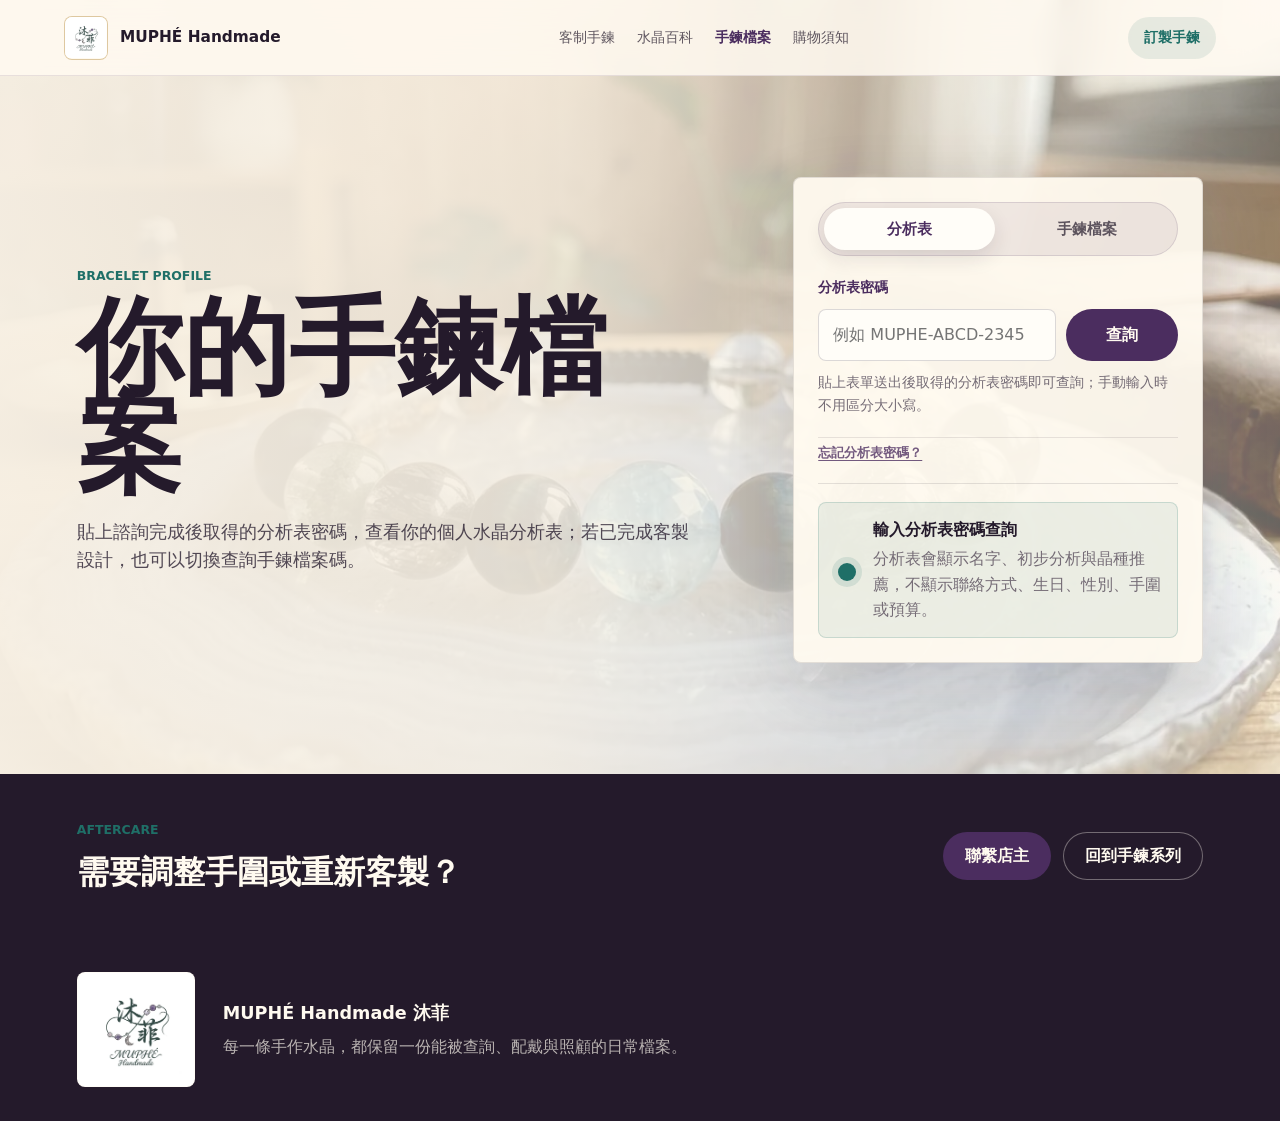
==== commit 5edf0735: "Split analysis and bracelet code lookup" ====
--- a/bracelet.html
+++ b/bracelet.html
@@ -5,7 +5,7 @@
   <meta charset="utf-8" />
   <meta name="viewport" content="width=device-width, initial-scale=1" />
   <title>手鍊檔案查詢｜沐菲 MUPHÉ Handmade</title>
-  <meta name="description" content="輸入分析表密碼或手鍊代碼，查詢 MUPHÉ Handmade 客製水晶的個人分析表與配戴照顧檔案。" />
+  <meta name="description" content="輸入分析表密碼或手鍊檔案碼，查詢 MUPHÉ Handmade 客製水晶的個人分析表與實際手鍊照顧檔案。" />
   <link rel="icon" type="image/png" href="pic/muphe_logo.png" />
   <link rel="stylesheet" href="styles.css" />
 </head>
@@ -48,13 +48,18 @@
         <p class="eyebrow">Bracelet Profile</p>
         <h1 id="bracelet-title">你的手鍊檔案</h1>
         <p>
-          貼上諮詢完成後取得的分析表密碼，或輸入手鍊代碼，查看你的個人水晶分析表、晶種方向與日常照顧提醒。
+          貼上諮詢完成後取得的分析表密碼，查看你的個人水晶分析表；若已完成客製設計，也可以切換查詢手鍊檔案碼。
         </p>
       </div>
 
       <div class="bracelet-lookup reveal" data-lookup-card>
+        <div class="bracelet-lookup-mode" role="group" aria-label="選擇查詢類型">
+          <button class="is-active" type="button" data-lookup-mode="analysis">分析表</button>
+          <button type="button" data-lookup-mode="bracelet">手鍊檔案</button>
+        </div>
+
         <form class="bracelet-code-form" data-code-form>
-          <label for="bracelet-code">分析表密碼 / 手鍊代碼</label>
+          <label for="bracelet-code" data-code-label>分析表密碼</label>
           <div class="bracelet-code-row">
             <input
               id="bracelet-code"
@@ -69,7 +74,7 @@
             />
             <button class="primary-link" type="submit">查詢</button>
           </div>
-          <p id="bracelet-code-help">貼上表單送出後取得的分析表密碼即可查詢；手動輸入時不用區分大小寫。</p>
+          <p id="bracelet-code-help" data-code-help>貼上表單送出後取得的分析表密碼即可查詢；手動輸入時不用區分大小寫。</p>
         </form>
 
         <div class="forgot-code" data-forgot-code>
@@ -134,11 +139,39 @@
       const WEB_APP_URL_PLACEHOLDER =
         window.MUPHE_WEB_APP_URL_PLACEHOLDER || "GOOGLE_APPS_SCRIPT_WEB_APP_URL";
       const WEB_APP_URL = window.MUPHE_WEB_APP_URL || "GOOGLE_APPS_SCRIPT_WEB_APP_URL";
-      const PROFILE_ACTION = "braceletProfile";
+      const ANALYSIS_PROFILE_ACTION = "analysisProfile";
+      const BRACELET_PROFILE_ACTION = "braceletProfile";
       const FORGOT_CODE_ACTION = "forgotBraceletCode";
+      const lookupModeCopy = {
+        analysis: {
+          label: "分析表密碼",
+          idleTitle: "輸入分析表密碼查詢",
+          loadingTitle: "正在讀取分析表",
+          loadingMessage: "請稍候，正在向 MUPHÉ 分析表服務確認公開資料。",
+          emptyTitle: "請輸入分析表密碼",
+          emptyMessage: "密碼會在諮詢表單送出後顯示。",
+          help: "貼上表單送出後取得的分析表密碼即可查詢；手動輸入時不用區分大小寫。",
+          idleMessage: "分析表會顯示名字、初步分析與晶種推薦，不顯示聯絡方式、生日、性別、手圍或預算。",
+          action: ANALYSIS_PROFILE_ACTION,
+        },
+        bracelet: {
+          label: "手鍊檔案碼",
+          idleTitle: "輸入手鍊檔案碼查詢",
+          loadingTitle: "正在讀取手鍊檔案",
+          loadingMessage: "請稍候，正在向 MUPHÉ 手鍊檔案服務確認公開資料。",
+          emptyTitle: "請輸入手鍊檔案碼",
+          emptyMessage: "手鍊檔案碼會由店主在實際客製設計完成後提供。",
+          help: "手鍊檔案是實際設計與出貨內容，請輸入店主提供的手鍊檔案碼。",
+          idleMessage: "手鍊檔案會顯示實際晶種配置、配戴指南與保養提醒。",
+          action: BRACELET_PROFILE_ACTION,
+        },
+      };
 
       const form = document.querySelector("[data-code-form]");
       const codeInput = document.querySelector("[data-code-input]");
+      const codeLabel = document.querySelector("[data-code-label]");
+      const codeHelp = document.querySelector("[data-code-help]");
+      const lookupModeButtons = Array.from(document.querySelectorAll("[data-lookup-mode]"));
       const statusRegion = document.querySelector("[data-profile-status]");
       const profileSection = document.querySelector("[data-profile-section]");
       const profileContent = document.querySelector("[data-profile-content]");
@@ -150,6 +183,7 @@
       const forgotStatus = document.querySelector("[data-forgot-status]");
       const mobileNav = document.querySelector("[data-mobile-nav]");
       const menuToggle = document.querySelector("[data-menu-toggle]");
+      let currentLookupMode = "analysis";
 
       const fieldKeys = {
         profileType: ["profileType", "profile_type", "type", "檔案類型"],
@@ -242,7 +276,7 @@
           return "";
         }
 
-        const action = query.action || PROFILE_ACTION;
+        const action = query.action || lookupModeCopy[currentLookupMode].action;
         const endpoint = new URL(WEB_APP_URL, window.location.href);
         endpoint.searchParams.set("type", action);
         endpoint.searchParams.set("action", action);
@@ -336,9 +370,46 @@
         profileContent.innerHTML = "";
       }
 
+      function getLookupCopy(mode = currentLookupMode) {
+        return lookupModeCopy[mode] || lookupModeCopy.analysis;
+      }
+
+      function setLookupMode(mode, options = {}) {
+        const normalizedMode = mode === "bracelet" ? "bracelet" : "analysis";
+        currentLookupMode = normalizedMode;
+        const copy = getLookupCopy();
+
+        if (codeLabel) codeLabel.textContent = copy.label;
+        if (codeHelp) codeHelp.textContent = copy.help;
+        lookupModeButtons.forEach((button) => {
+          const isActive = button.dataset.lookupMode === normalizedMode;
+          button.classList.toggle("is-active", isActive);
+          button.setAttribute("aria-pressed", isActive ? "true" : "false");
+        });
+
+        const showForgot = normalizedMode === "analysis";
+        if (forgotToggle) forgotToggle.hidden = !showForgot;
+        if (forgotPanel && !showForgot) {
+          forgotPanel.hidden = true;
+          if (forgotToggle) forgotToggle.setAttribute("aria-expanded", "false");
+          hideForgotStatus();
+        }
+
+        if (options.updateUrl !== false) {
+          const nextUrl = new URL(window.location.href);
+          nextUrl.searchParams.set("type", normalizedMode);
+          window.history.replaceState({}, "", nextUrl);
+        }
+
+        if (options.refreshIdle !== false && profileSection.hidden) {
+          showIdle();
+        }
+      }
+
       function showIdle() {
         hideProfile();
-        showStatus("idle", "輸入分析表密碼查詢", "個人分析表會顯示名字、初步分析與晶種推薦，不顯示聯絡方式、生日、性別、手圍或預算。");
+        const copy = getLookupCopy();
+        showStatus("idle", copy.idleTitle, copy.idleMessage);
       }
 
       function parseTextList(value) {
@@ -439,13 +510,13 @@
           throw new Error(
             normalizeString(payload.error && payload.error.message) ||
               normalizeString(payload.message) ||
-              "目前查不到這組手鍊代碼。",
+              "目前查不到這組查詢資料。",
           );
         }
 
         const source = findProfileSource(payload);
         if (!source) {
-          throw new Error("目前查不到這組手鍊代碼。");
+          throw new Error("目前查不到這組查詢資料。");
         }
 
         const profile = {
@@ -488,11 +559,19 @@
         return profile;
       }
 
+      function isLookupNotFoundPayload(payload) {
+        return Boolean(
+          payload &&
+            (payload.success === false || payload.ok === false || payload.status === "error") &&
+            normalizeString(payload.error && payload.error.code) === "not_found",
+        );
+      }
+
       async function requestApi(query) {
         const endpoint = getEndpointUrl(query);
 
         if (!endpoint) {
-          throw new Error("手鍊檔案查詢網址尚未設定，請先更新 Google Apps Script Web App URL。");
+          throw new Error("查詢網址尚未設定，請先更新 Google Apps Script Web App URL。");
         }
 
         try {
@@ -510,15 +589,15 @@
           try {
             return JSON.parse(text);
           } catch (error) {
-            throw new Error("查詢服務尚未回傳手鍊檔案資料。");
+            throw new Error("查詢服務尚未回傳可讀取資料。");
           }
         } catch (error) {
           return requestProfileJsonp(query, error);
         }
       }
 
-      function requestProfile(query) {
-        return requestApi({ ...query, action: PROFILE_ACTION });
+      function requestProfile(query, mode = currentLookupMode) {
+        return requestApi({ ...query, action: getLookupCopy(mode).action });
       }
 
       function requestForgotCode(name, birthDate) {
@@ -570,7 +649,7 @@
         const networkFailures = ["Failed to fetch", "Load failed", "NetworkError"];
 
         if (!message || networkFailures.some((failure) => message.includes(failure))) {
-          return "目前無法連線到手鍊檔案服務，請稍後再試或聯繫店主。";
+          return "目前無法連線到查詢服務，請稍後再試或聯繫店主。";
         }
 
         return message;
@@ -738,7 +817,7 @@
           profile.scene,
           profile.name,
         ].join(" ");
-        return /consultationCard|水晶諮詢(?:圖卡|分析表)|水晶狀態(?:圖卡|分析表)/.test(marker);
+        return /analysisEvaluation|consultationCard|水晶諮詢(?:圖卡|分析表)|水晶狀態(?:圖卡|分析表)/.test(marker);
       }
 
       function isFullAnalysisText(text) {
@@ -1094,11 +1173,13 @@
         profileSection.scrollIntoView({ behavior: "smooth", block: "start" });
       }
 
-      async function lookupProfile(query) {
+      async function lookupProfile(query, options = {}) {
         const normalizedQuery = {
           code: normalizeString(query.code).toUpperCase(),
           token: normalizeString(query.token),
         };
+        const requestedMode = normalizedQuery.token || query.mode === "bracelet" ? "bracelet" : currentLookupMode;
+        const copy = getLookupCopy(requestedMode);
 
         if (!normalizedQuery.code && !normalizedQuery.token) {
           showIdle();
@@ -1107,10 +1188,24 @@
         }
 
         hideProfile();
-        showStatus("loading", "正在讀取手鍊檔案", "請稍候，正在向 MUPHÉ 檔案服務確認公開資料。");
+        showStatus("loading", copy.loadingTitle, copy.loadingMessage);
 
         try {
-          const payload = await requestProfile(normalizedQuery);
+          let activeMode = requestedMode;
+          let payload = await requestProfile(normalizedQuery, activeMode);
+
+          if (isLookupNotFoundPayload(payload) && activeMode === "analysis" && options.allowBraceletFallback !== false) {
+            const fallbackPayload = await requestProfile(normalizedQuery, "bracelet");
+            if (!isLookupNotFoundPayload(fallbackPayload)) {
+              payload = fallbackPayload;
+              activeMode = "bracelet";
+              setLookupMode("bracelet", { updateUrl: false, refreshIdle: false });
+              const nextUrl = new URL(window.location.href);
+              nextUrl.searchParams.set("type", "bracelet");
+              window.history.replaceState({}, "", nextUrl);
+            }
+          }
+
           const profile = normalizeProfile(payload);
           renderProfile(profile);
         } catch (error) {
@@ -1126,9 +1221,10 @@
       form.addEventListener("submit", (event) => {
         event.preventDefault();
         const code = normalizeString(codeInput.value).toUpperCase();
+        const copy = getLookupCopy();
 
         if (!code) {
-          showStatus("error", "請輸入分析表密碼", "密碼會在諮詢表單送出後顯示，也可能印在保養卡或 QR Code 貼紙旁。");
+          showStatus("error", copy.emptyTitle, copy.emptyMessage);
           codeInput.focus();
           return;
         }
@@ -1136,9 +1232,18 @@
         codeInput.value = code;
         const nextUrl = new URL(window.location.href);
         nextUrl.searchParams.set("code", code);
+        nextUrl.searchParams.set("type", currentLookupMode);
         nextUrl.searchParams.delete("token");
         window.history.replaceState({}, "", nextUrl);
-        lookupProfile({ code });
+        lookupProfile({ code, mode: currentLookupMode }, { allowBraceletFallback: currentLookupMode === "analysis" });
+      });
+
+      lookupModeButtons.forEach((button) => {
+        button.addEventListener("click", () => {
+          const nextMode = button.dataset.lookupMode === "bracelet" ? "bracelet" : "analysis";
+          if (nextMode === currentLookupMode) return;
+          setLookupMode(nextMode);
+        });
       });
 
       if (forgotToggle && forgotPanel) {
@@ -1185,6 +1290,7 @@
             }
 
             codeInput.value = accessCode;
+            setLookupMode("analysis", { refreshIdle: false });
             showForgotStatus("success", "已找到分析表密碼", "已自動帶入上方查詢欄，也可以先複製保存。", accessCode);
           } catch (error) {
             showForgotStatus("error", "找回失敗", getCustomerErrorMessage(error));
@@ -1227,13 +1333,18 @@
       const urlParams = new URLSearchParams(window.location.search);
       const initialCode = normalizeString(urlParams.get("code")).toUpperCase();
       const initialToken = normalizeString(urlParams.get("token"));
+      const initialMode = initialToken || /^(bracelet|handmade|profile)$/i.test(normalizeString(urlParams.get("type")) || normalizeString(urlParams.get("mode")))
+        ? "bracelet"
+        : "analysis";
+
+      setLookupMode(initialMode, { updateUrl: false, refreshIdle: false });
 
       if (initialCode) {
         codeInput.value = initialCode;
       }
 
       if (initialCode || initialToken) {
-        lookupProfile({ code: initialCode, token: initialToken });
+        lookupProfile({ code: initialCode, token: initialToken, mode: initialMode }, { allowBraceletFallback: initialMode === "analysis" });
       } else {
         showIdle();
       }
--- a/styles.css
+++ b/styles.css
@@ -1684,6 +1684,35 @@
   padding: 24px;
 }
 
+.bracelet-lookup-mode {
+  background: rgba(75, 45, 95, 0.08);
+  border: 1px solid rgba(75, 45, 95, 0.14);
+  border-radius: 999px;
+  display: grid;
+  gap: 6px;
+  grid-template-columns: repeat(2, minmax(0, 1fr));
+  padding: 5px;
+}
+
+.bracelet-lookup-mode button {
+  background: transparent;
+  border: 0;
+  border-radius: 999px;
+  color: rgba(36, 26, 43, 0.72);
+  cursor: pointer;
+  font: inherit;
+  font-size: 0.92rem;
+  font-weight: 900;
+  min-height: 42px;
+  padding: 0 14px;
+}
+
+.bracelet-lookup-mode button.is-active {
+  background: #fffdf8;
+  box-shadow: 0 8px 20px rgba(36, 26, 43, 0.12);
+  color: var(--plum);
+}
+
 .bracelet-code-form {
   display: grid;
   gap: 10px;
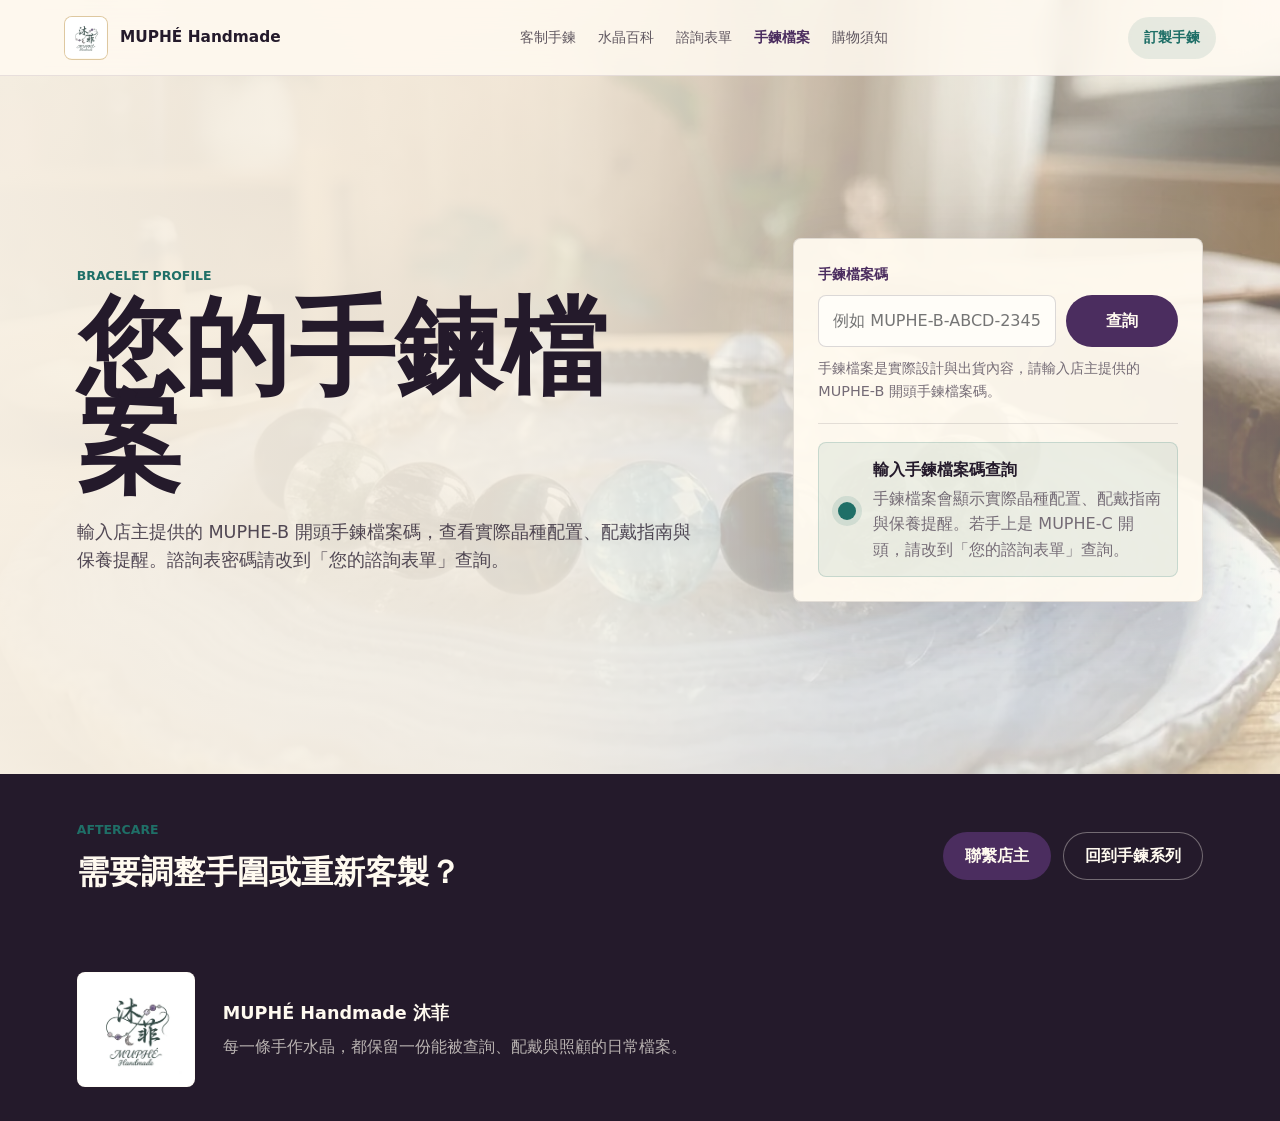
==== commit 9c148726: "Use distinct consultation and bracelet code formats" ====
--- a/bracelet.html
+++ b/bracelet.html
@@ -5,7 +5,7 @@
   <meta charset="utf-8" />
   <meta name="viewport" content="width=device-width, initial-scale=1" />
   <title>手鍊檔案查詢｜沐菲 MUPHÉ Handmade</title>
-  <meta name="description" content="輸入分析表密碼或手鍊檔案碼，查詢 MUPHÉ Handmade 客製水晶的個人分析表與實際手鍊照顧檔案。" />
+  <meta name="description" content="輸入手鍊檔案碼，查詢 MUPHÉ Handmade 客製水晶的實際晶種配置、配戴指南與保養提醒。" />
   <link rel="icon" type="image/png" href="pic/muphe_logo.png" />
   <link rel="stylesheet" href="styles.css" />
 </head>
@@ -22,6 +22,7 @@
     <nav class="desktop-nav" aria-label="主導覽">
       <a href="index.html#shop">客制手鍊</a>
       <a href="index.html#guide">水晶百科</a>
+      <a href="consultation.html">諮詢表單</a>
       <a href="bracelet.html" aria-current="page">手鍊檔案</a>
       <a href="index.html#faq">購物須知</a>
     </nav>
@@ -38,6 +39,7 @@
   <div class="mobile-nav" data-mobile-nav aria-label="手機導覽">
     <a href="index.html#shop">客制手鍊</a>
     <a href="index.html#guide">水晶百科</a>
+    <a href="consultation.html">諮詢表單</a>
     <a href="bracelet.html" aria-current="page">手鍊檔案</a>
     <a href="index.html#faq">購物須知</a>
   </div>
@@ -46,20 +48,15 @@
     <section class="bracelet-hero" aria-labelledby="bracelet-title">
       <div class="bracelet-hero-copy reveal">
         <p class="eyebrow">Bracelet Profile</p>
-        <h1 id="bracelet-title">你的手鍊檔案</h1>
+        <h1 id="bracelet-title">您的手鍊檔案</h1>
         <p>
-          貼上諮詢完成後取得的分析表密碼，查看你的個人水晶分析表；若已完成客製設計，也可以切換查詢手鍊檔案碼。
+          輸入店主提供的 MUPHE-B 開頭手鍊檔案碼，查看實際晶種配置、配戴指南與保養提醒。諮詢表密碼請改到「您的諮詢表單」查詢。
         </p>
       </div>
 
       <div class="bracelet-lookup reveal" data-lookup-card>
-        <div class="bracelet-lookup-mode" role="group" aria-label="選擇查詢類型">
-          <button class="is-active" type="button" data-lookup-mode="analysis">分析表</button>
-          <button type="button" data-lookup-mode="bracelet">手鍊檔案</button>
-        </div>
-
         <form class="bracelet-code-form" data-code-form>
-          <label for="bracelet-code" data-code-label>分析表密碼</label>
+          <label for="bracelet-code" data-code-label>手鍊檔案碼</label>
           <div class="bracelet-code-row">
             <input
               id="bracelet-code"
@@ -68,42 +65,14 @@
               autocomplete="off"
               inputmode="latin"
               maxlength="64"
-              placeholder="例如 MUPHE-ABCD-2345"
+              placeholder="例如 MUPHE-B-ABCD-2345"
               aria-describedby="bracelet-code-help"
               data-code-input
             />
             <button class="primary-link" type="submit">查詢</button>
           </div>
-          <p id="bracelet-code-help" data-code-help>貼上表單送出後取得的分析表密碼即可查詢；手動輸入時不用區分大小寫。</p>
+          <p id="bracelet-code-help" data-code-help>手鍊檔案是實際設計與出貨內容，請輸入店主提供的 MUPHE-B 開頭手鍊檔案碼。</p>
         </form>
-
-        <div class="forgot-code" data-forgot-code>
-          <button
-            class="forgot-code-toggle"
-            type="button"
-            aria-expanded="false"
-            aria-controls="forgot-code-panel"
-            data-forgot-toggle
-          >
-            忘記分析表密碼？
-          </button>
-          <div class="forgot-code-panel" id="forgot-code-panel" hidden data-forgot-panel>
-            <form class="forgot-code-form" data-forgot-form>
-              <div class="forgot-code-field">
-                <label for="forgot-name">姓名</label>
-                <input id="forgot-name" name="name" type="text" autocomplete="name" placeholder="請輸入表單姓名" data-forgot-name />
-              </div>
-
-              <div class="forgot-code-field">
-                <label for="forgot-birth-date">生日</label>
-                <input id="forgot-birth-date" name="birthDate" type="date" data-forgot-birth-date />
-              </div>
-
-              <button class="secondary-link" type="submit">找回分析表密碼</button>
-            </form>
-            <div class="forgot-code-result" aria-live="polite" hidden data-forgot-status></div>
-          </div>
-        </div>
 
         <div class="bracelet-status" aria-live="polite" data-profile-status></div>
       </div>
@@ -144,13 +113,13 @@
       const FORGOT_CODE_ACTION = "forgotBraceletCode";
       const lookupModeCopy = {
         analysis: {
-          label: "分析表密碼",
-          idleTitle: "輸入分析表密碼查詢",
+          label: "諮詢表密碼",
+          idleTitle: "輸入諮詢表密碼查詢",
           loadingTitle: "正在讀取分析表",
           loadingMessage: "請稍候，正在向 MUPHÉ 分析表服務確認公開資料。",
-          emptyTitle: "請輸入分析表密碼",
-          emptyMessage: "密碼會在諮詢表單送出後顯示。",
-          help: "貼上表單送出後取得的分析表密碼即可查詢；手動輸入時不用區分大小寫。",
+          emptyTitle: "請輸入諮詢表密碼",
+          emptyMessage: "密碼會在諮詢表單送出後顯示，格式為 MUPHE-C-XXXX-XXXX。",
+          help: "貼上表單送出後取得的 MUPHE-C 開頭諮詢表密碼即可查詢；手動輸入時不用區分大小寫。",
           idleMessage: "分析表會顯示名字、初步分析與晶種推薦，不顯示聯絡方式、生日、性別、手圍或預算。",
           action: ANALYSIS_PROFILE_ACTION,
         },
@@ -160,9 +129,9 @@
           loadingTitle: "正在讀取手鍊檔案",
           loadingMessage: "請稍候，正在向 MUPHÉ 手鍊檔案服務確認公開資料。",
           emptyTitle: "請輸入手鍊檔案碼",
-          emptyMessage: "手鍊檔案碼會由店主在實際客製設計完成後提供。",
-          help: "手鍊檔案是實際設計與出貨內容，請輸入店主提供的手鍊檔案碼。",
-          idleMessage: "手鍊檔案會顯示實際晶種配置、配戴指南與保養提醒。",
+          emptyMessage: "手鍊檔案碼會由店主在實際客製設計完成後提供，格式為 MUPHE-B-XXXX-XXXX。",
+          help: "手鍊檔案是實際設計與出貨內容，請輸入店主提供的 MUPHE-B 開頭手鍊檔案碼。",
+          idleMessage: "手鍊檔案會顯示實際晶種配置、配戴指南與保養提醒。若手上是 MUPHE-C 開頭，請改到「您的諮詢表單」查詢。",
           action: BRACELET_PROFILE_ACTION,
         },
       };
@@ -183,7 +152,7 @@
       const forgotStatus = document.querySelector("[data-forgot-status]");
       const mobileNav = document.querySelector("[data-mobile-nav]");
       const menuToggle = document.querySelector("[data-menu-toggle]");
-      let currentLookupMode = "analysis";
+      let currentLookupMode = "bracelet";
 
       const fieldKeys = {
         profileType: ["profileType", "profile_type", "type", "檔案類型"],
@@ -371,11 +340,11 @@
       }
 
       function getLookupCopy(mode = currentLookupMode) {
-        return lookupModeCopy[mode] || lookupModeCopy.analysis;
+        return lookupModeCopy[mode] || lookupModeCopy.bracelet;
       }
 
       function setLookupMode(mode, options = {}) {
-        const normalizedMode = mode === "bracelet" ? "bracelet" : "analysis";
+        const normalizedMode = "bracelet";
         currentLookupMode = normalizedMode;
         const copy = getLookupCopy();
 
@@ -387,7 +356,7 @@
           button.setAttribute("aria-pressed", isActive ? "true" : "false");
         });
 
-        const showForgot = normalizedMode === "analysis";
+        const showForgot = false;
         if (forgotToggle) forgotToggle.hidden = !showForgot;
         if (forgotPanel && !showForgot) {
           forgotPanel.hidden = true;
@@ -397,7 +366,7 @@
 
         if (options.updateUrl !== false) {
           const nextUrl = new URL(window.location.href);
-          nextUrl.searchParams.set("type", normalizedMode);
+          nextUrl.searchParams.delete("type");
           window.history.replaceState({}, "", nextUrl);
         }
 
@@ -1232,10 +1201,10 @@
         codeInput.value = code;
         const nextUrl = new URL(window.location.href);
         nextUrl.searchParams.set("code", code);
-        nextUrl.searchParams.set("type", currentLookupMode);
+        nextUrl.searchParams.delete("type");
         nextUrl.searchParams.delete("token");
         window.history.replaceState({}, "", nextUrl);
-        lookupProfile({ code, mode: currentLookupMode }, { allowBraceletFallback: currentLookupMode === "analysis" });
+        lookupProfile({ code, mode: "bracelet" }, { allowBraceletFallback: false });
       });
 
       lookupModeButtons.forEach((button) => {
@@ -1266,7 +1235,7 @@
           const birthDate = normalizeString(forgotBirthDateInput && forgotBirthDateInput.value);
 
           if (!name || !birthDate) {
-            showForgotStatus("error", "請填寫姓名與生日", "需要兩個欄位都正確，才能找回分析表密碼。");
+            showForgotStatus("error", "請填寫姓名與生日", "需要兩個欄位都正確，才能找回諮詢表密碼。");
             if (!name && forgotNameInput) forgotNameInput.focus();
             else if (forgotBirthDateInput) forgotBirthDateInput.focus();
             return;
@@ -1280,18 +1249,18 @@
               throw new Error(
                 normalizeString(payload && payload.error && payload.error.message) ||
                   normalizeString(payload && payload.message) ||
-                  "找不到符合的分析表密碼。",
+                  "找不到符合的諮詢表密碼。",
               );
             }
 
             const accessCode = normalizeAccessCodeForDisplay(payload);
             if (!accessCode) {
-              throw new Error("找不到符合的分析表密碼。");
+              throw new Error("找不到符合的諮詢表密碼。");
             }
 
             codeInput.value = accessCode;
             setLookupMode("analysis", { refreshIdle: false });
-            showForgotStatus("success", "已找到分析表密碼", "已自動帶入上方查詢欄，也可以先複製保存。", accessCode);
+            showForgotStatus("success", "已找到諮詢表密碼", "已自動帶入上方查詢欄，也可以先複製保存。", accessCode);
           } catch (error) {
             showForgotStatus("error", "找回失敗", getCustomerErrorMessage(error));
           }
@@ -1333,9 +1302,16 @@
       const urlParams = new URLSearchParams(window.location.search);
       const initialCode = normalizeString(urlParams.get("code")).toUpperCase();
       const initialToken = normalizeString(urlParams.get("token"));
-      const initialMode = initialToken || /^(bracelet|handmade|profile)$/i.test(normalizeString(urlParams.get("type")) || normalizeString(urlParams.get("mode")))
-        ? "bracelet"
-        : "analysis";
+      const requestedType = normalizeString(urlParams.get("type") || urlParams.get("mode")).toLowerCase();
+
+      if (requestedType === "analysis") {
+        const redirectUrl = new URL("consultation.html", window.location.href);
+        if (initialCode) redirectUrl.searchParams.set("code", initialCode);
+        window.location.replace(redirectUrl.toString());
+        return;
+      }
+
+      const initialMode = "bracelet";
 
       setLookupMode(initialMode, { updateUrl: false, refreshIdle: false });
 
@@ -1344,7 +1320,7 @@
       }
 
       if (initialCode || initialToken) {
-        lookupProfile({ code: initialCode, token: initialToken, mode: initialMode }, { allowBraceletFallback: initialMode === "analysis" });
+        lookupProfile({ code: initialCode, token: initialToken, mode: initialMode }, { allowBraceletFallback: false });
       } else {
         showIdle();
       }
--- a/styles.css
+++ b/styles.css
@@ -330,6 +330,7 @@
 .hero-secondary-actions,
 .hero-shop-action {
   display: flex;
+  flex-wrap: wrap;
   gap: 12px;
 }
 
@@ -1551,6 +1552,10 @@
     width: auto;
   }
 
+  .hero-secondary-actions .secondary-link:last-child:nth-child(odd) {
+    grid-column: 1 / -1;
+  }
+
   .hero-shop-action {
     width: 100%;
   }
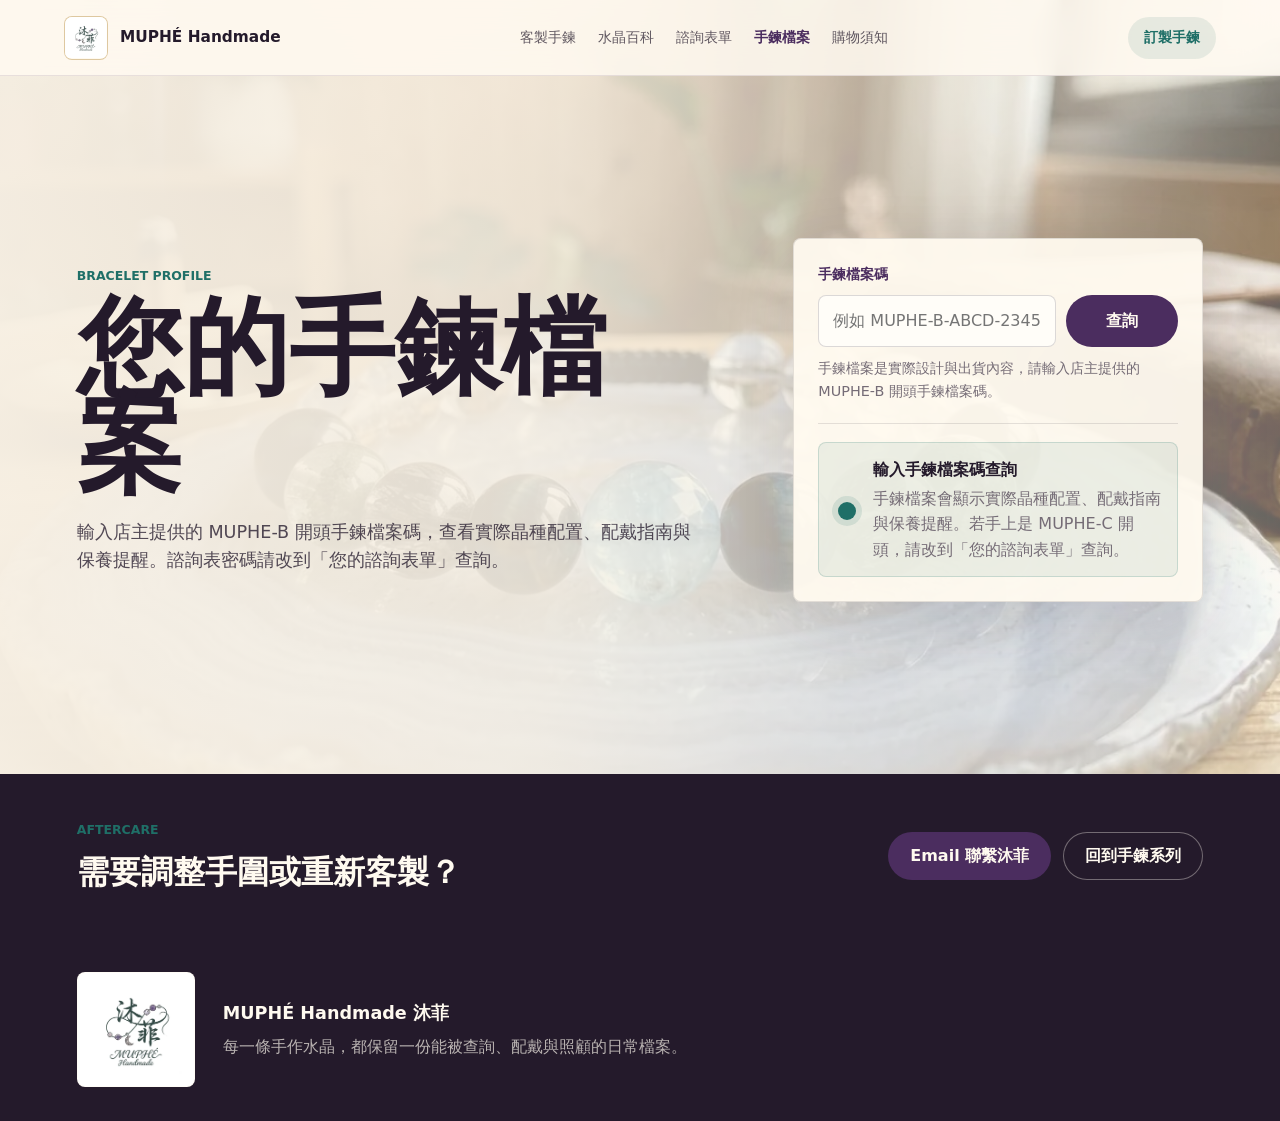
==== commit 5cf627c1: "Consolidate consultation and bracelet workflows" ====
--- a/bracelet.html
+++ b/bracelet.html
@@ -20,7 +20,7 @@
     </a>
 
     <nav class="desktop-nav" aria-label="主導覽">
-      <a href="index.html#shop">客制手鍊</a>
+      <a href="index.html#shop">客製手鍊</a>
       <a href="index.html#guide">水晶百科</a>
       <a href="consultation.html">諮詢表單</a>
       <a href="bracelet.html" aria-current="page">手鍊檔案</a>
@@ -37,7 +37,7 @@
   </header>
 
   <div class="mobile-nav" data-mobile-nav aria-label="手機導覽">
-    <a href="index.html#shop">客制手鍊</a>
+    <a href="index.html#shop">客製手鍊</a>
     <a href="index.html#guide">水晶百科</a>
     <a href="consultation.html">諮詢表單</a>
     <a href="bracelet.html" aria-current="page">手鍊檔案</a>
@@ -88,7 +88,7 @@
         <h2>需要調整手圍或重新客製？</h2>
       </div>
       <div class="bracelet-support-actions">
-        <a class="primary-link" href="crystal-survey/frontend/crystal-form.html">聯繫店主</a>
+        <a class="primary-link" href="mailto:muphe.handmade@gmail.com?subject=MUPHE%20水晶手鍊客製諮詢">Email 聯繫沐菲</a>
         <a class="secondary-link" href="index.html#shop">回到手鍊系列</a>
       </div>
     </section>
@@ -503,7 +503,7 @@
           ritual: parseTextList(pick(source, fieldKeys.ritual)),
           makerNote: parseTextList(pick(source, fieldKeys.makerNote)),
           photo: normalizeHref(pick(source, fieldKeys.photo)),
-          contactUrl: normalizeHref(pick(source, fieldKeys.contactUrl)) || "crystal-survey/frontend/crystal-form.html",
+          contactUrl: normalizeHref(pick(source, fieldKeys.contactUrl)) || "mailto:muphe.handmade@gmail.com?subject=MUPHE%20水晶手鍊客製諮詢",
           orderUrl: normalizeHref(pick(source, fieldKeys.orderUrl)) || "index.html#shop",
         };
 
@@ -710,7 +710,7 @@
               ${profile.displayName ? `<p class="profile-for">為 ${escapeHtml(profile.displayName)} 整理的公開檔案</p>` : ""}
               ${profile.intention ? `<p>${escapeHtml(profile.intention)}</p>` : ""}
               <div class="profile-actions">
-                <a class="primary-link" href="${escapeHtml(profile.contactUrl)}">聯繫店主</a>
+                <a class="primary-link" href="${escapeHtml(profile.contactUrl)}">Email 聯繫沐菲</a>
                 <a class="secondary-link" href="${escapeHtml(profile.orderUrl)}">訂製或加購</a>
               </div>
             </div>
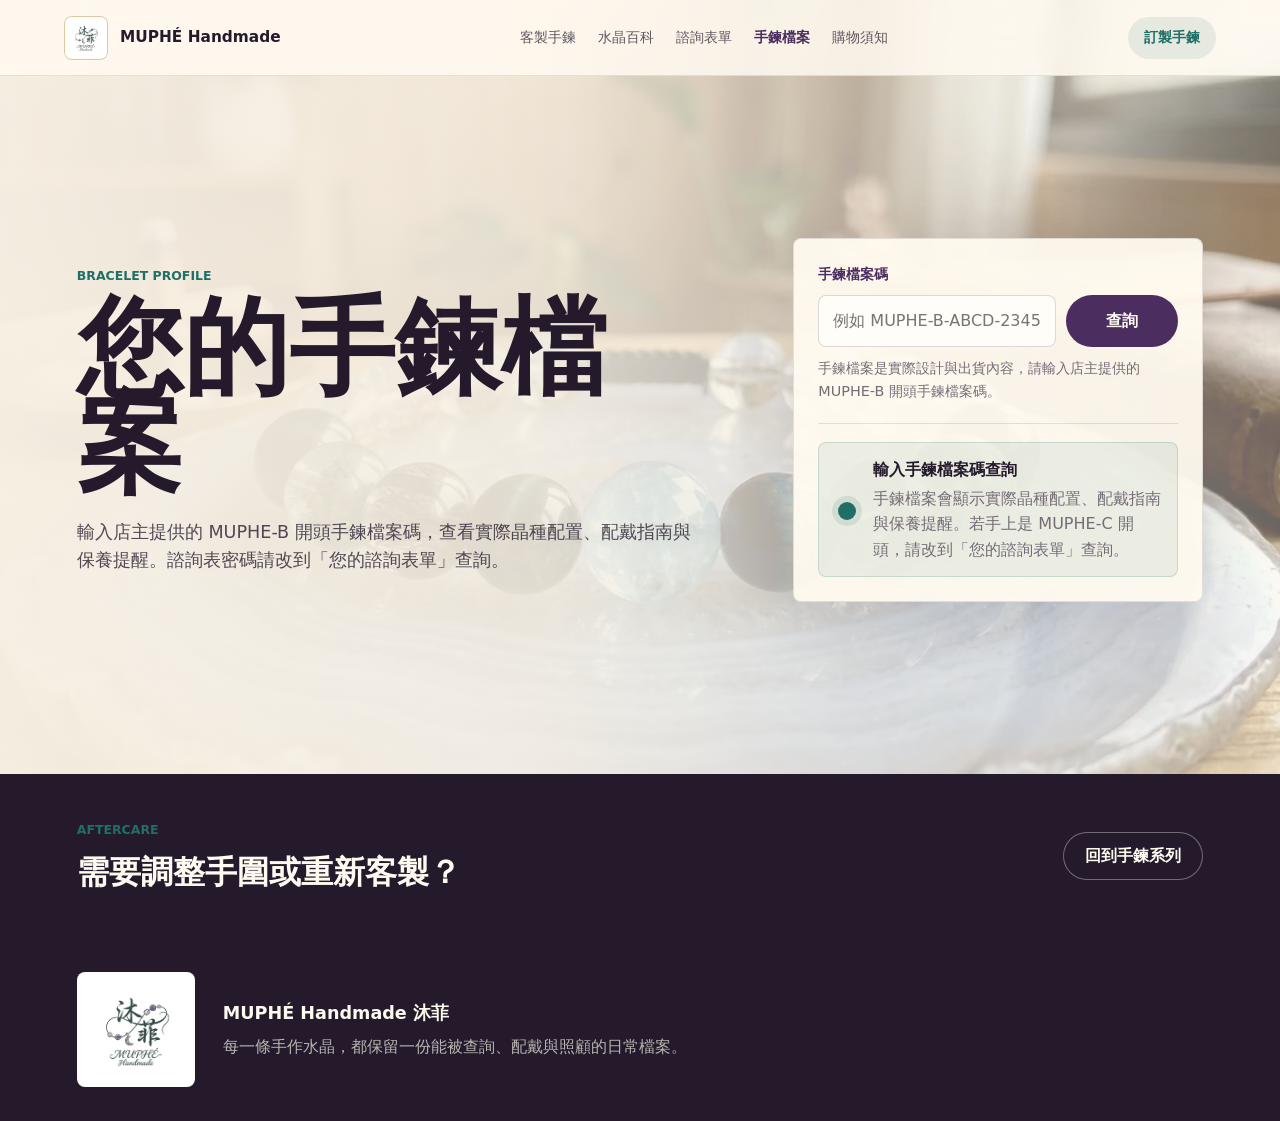
==== commit ad7d8688: "Simplify bracelet profile page actions" ====
--- a/bracelet.html
+++ b/bracelet.html
@@ -88,7 +88,6 @@
         <h2>需要調整手圍或重新客製？</h2>
       </div>
       <div class="bracelet-support-actions">
-        <a class="primary-link" href="mailto:muphe.handmade@gmail.com?subject=MUPHE%20水晶手鍊客製諮詢">Email 聯繫沐菲</a>
         <a class="secondary-link" href="index.html#shop">回到手鍊系列</a>
       </div>
     </section>
@@ -709,10 +708,6 @@
               <h2 id="profile-heading" tabindex="-1">${escapeHtml(profile.name || "MUPHÉ 手鍊檔案")}</h2>
               ${profile.displayName ? `<p class="profile-for">為 ${escapeHtml(profile.displayName)} 整理的公開檔案</p>` : ""}
               ${profile.intention ? `<p>${escapeHtml(profile.intention)}</p>` : ""}
-              <div class="profile-actions">
-                <a class="primary-link" href="${escapeHtml(profile.contactUrl)}">Email 聯繫沐菲</a>
-                <a class="secondary-link" href="${escapeHtml(profile.orderUrl)}">訂製或加購</a>
-              </div>
             </div>
           </div>
 
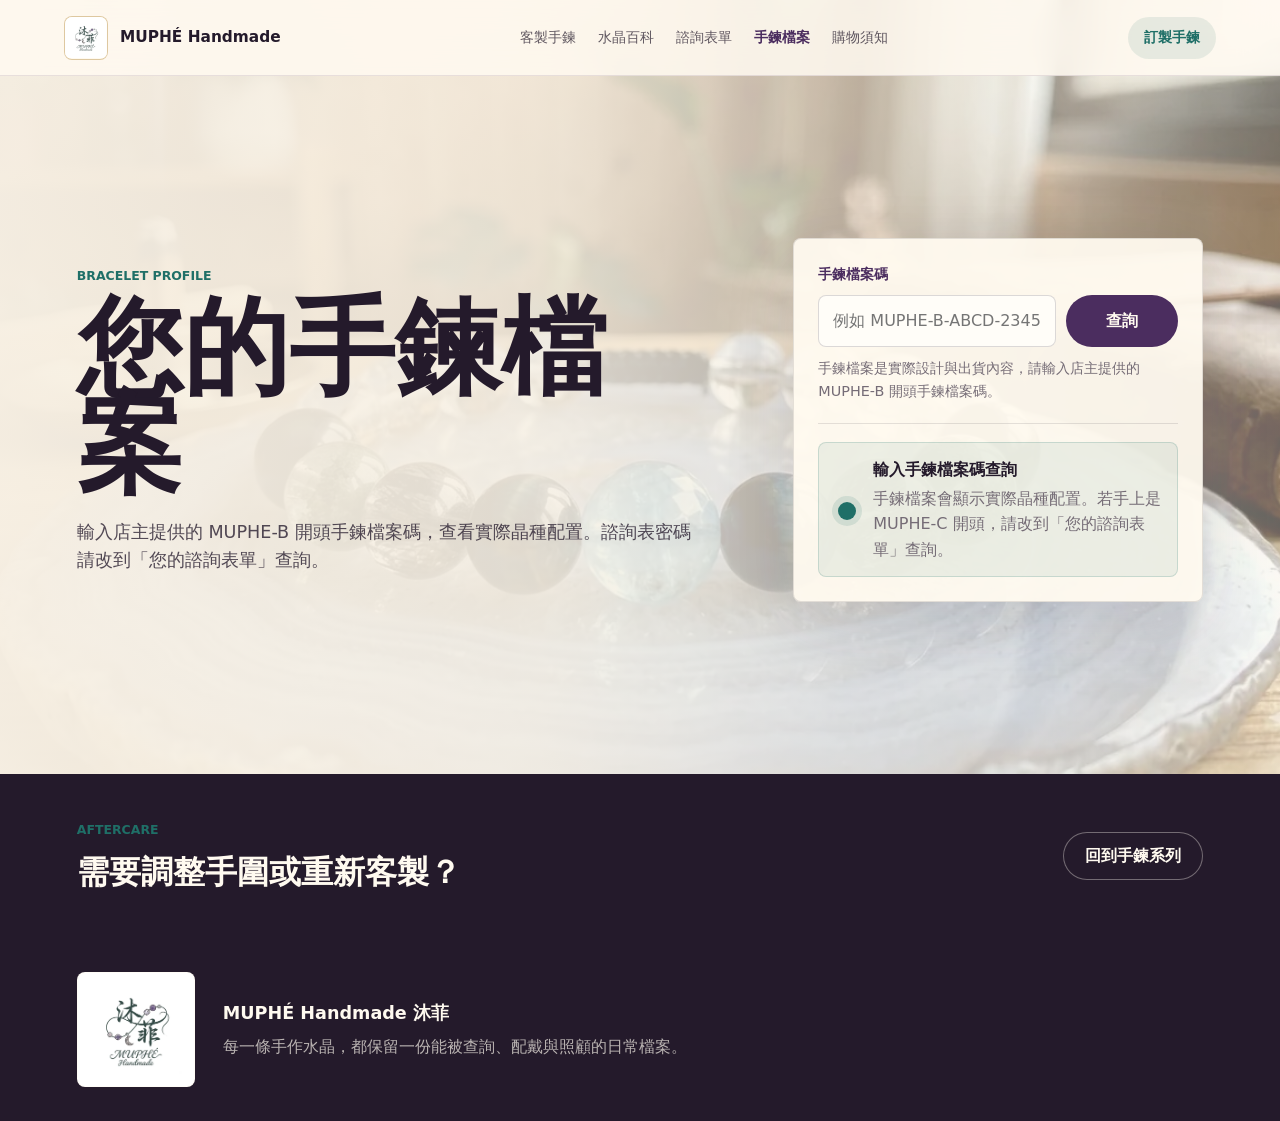
==== commit db568e2b: "Update bracelet page and Apps Script files" ====
--- a/bracelet.html
+++ b/bracelet.html
@@ -5,7 +5,7 @@
   <meta charset="utf-8" />
   <meta name="viewport" content="width=device-width, initial-scale=1" />
   <title>手鍊檔案查詢｜沐菲 MUPHÉ Handmade</title>
-  <meta name="description" content="輸入手鍊檔案碼，查詢 MUPHÉ Handmade 客製水晶的實際晶種配置、配戴指南與保養提醒。" />
+  <meta name="description" content="輸入手鍊檔案碼，查詢 MUPHÉ Handmade 客製水晶的實際晶種配置。" />
   <link rel="icon" type="image/png" href="pic/muphe_logo.png" />
   <link rel="stylesheet" href="styles.css" />
 </head>
@@ -50,7 +50,7 @@
         <p class="eyebrow">Bracelet Profile</p>
         <h1 id="bracelet-title">您的手鍊檔案</h1>
         <p>
-          輸入店主提供的 MUPHE-B 開頭手鍊檔案碼，查看實際晶種配置、配戴指南與保養提醒。諮詢表密碼請改到「您的諮詢表單」查詢。
+          輸入店主提供的 MUPHE-B 開頭手鍊檔案碼，查看實際晶種配置。諮詢表密碼請改到「您的諮詢表單」查詢。
         </p>
       </div>
 
@@ -130,7 +130,7 @@
           emptyTitle: "請輸入手鍊檔案碼",
           emptyMessage: "手鍊檔案碼會由店主在實際客製設計完成後提供，格式為 MUPHE-B-XXXX-XXXX。",
           help: "手鍊檔案是實際設計與出貨內容，請輸入店主提供的 MUPHE-B 開頭手鍊檔案碼。",
-          idleMessage: "手鍊檔案會顯示實際晶種配置、配戴指南與保養提醒。若手上是 MUPHE-C 開頭，請改到「您的諮詢表單」查詢。",
+          idleMessage: "手鍊檔案會顯示實際晶種配置。若手上是 MUPHE-C 開頭，請改到「您的諮詢表單」查詢。",
           action: BRACELET_PROFILE_ACTION,
         },
       };
@@ -686,93 +686,7 @@
       }
 
       function renderProfile(profile) {
-        if (isConsultationCard(profile)) {
-          renderConsultationCard(profile);
-          return;
-        }
-
-        const photoMarkup = profile.photo
-          ? `<img src="${escapeHtml(profile.photo)}" alt="${escapeHtml(profile.name || "MUPHÉ 手鍊")} 照片" loading="lazy" data-profile-photo />`
-          : `
-            <div class="profile-photo-fallback">
-              <img src="pic/muphe_logo.webp" alt="" />
-              <span>Made by MUPHÉ</span>
-            </div>
-          `;
-
-        profileContent.innerHTML = `
-          <div class="bracelet-profile-hero">
-            <div class="profile-photo-frame">${photoMarkup}</div>
-            <div class="profile-summary">
-              ${profile.scene ? `<span class="product-scene">${escapeHtml(profile.scene)}</span>` : ""}
-              <h2 id="profile-heading" tabindex="-1">${escapeHtml(profile.name || "MUPHÉ 手鍊檔案")}</h2>
-              ${profile.displayName ? `<p class="profile-for">為 ${escapeHtml(profile.displayName)} 整理的公開檔案</p>` : ""}
-              ${profile.intention ? `<p>${escapeHtml(profile.intention)}</p>` : ""}
-            </div>
-          </div>
-
-          <div class="bracelet-profile-grid">
-            <section class="profile-panel profile-panel-wide" aria-labelledby="profile-crystals-title">
-              <p class="eyebrow">Crystals</p>
-              <h3 id="profile-crystals-title">晶種與含義</h3>
-              ${renderCrystals(profile.crystals)}
-            </section>
-
-            ${
-              profile.energyFocus.length || profile.chakraFocus.length
-                ? `
-                  <section class="profile-panel profile-panel-wide" aria-labelledby="profile-focus-title">
-                    <p class="eyebrow">Focus</p>
-                    <h3 id="profile-focus-title">能量焦點</h3>
-                    ${renderList([...profile.energyFocus, ...profile.chakraFocus])}
-                  </section>
-                `
-                : ""
-            }
-
-            <section class="profile-panel" aria-labelledby="profile-wearing-title">
-              <p class="eyebrow">Wearing</p>
-              <h3 id="profile-wearing-title">配戴指南</h3>
-              ${renderList(profile.wearingGuide)}
-            </section>
-
-            <section class="profile-panel" aria-labelledby="profile-care-title">
-              <p class="eyebrow">Care</p>
-              <h3 id="profile-care-title">保養指南</h3>
-              ${renderList(profile.careGuide)}
-            </section>
-
-            <section class="profile-panel" aria-labelledby="profile-ritual-title">
-              <p class="eyebrow">Ritual</p>
-              <h3 id="profile-ritual-title">日常儀式</h3>
-              ${renderList(profile.ritual)}
-            </section>
-
-            <section class="profile-panel" aria-labelledby="profile-note-title">
-              <p class="eyebrow">Maker Note</p>
-              <h3 id="profile-note-title">店主小語</h3>
-              ${renderList(profile.makerNote)}
-            </section>
-          </div>
-        `;
-
-        const photo = profileContent.querySelector("[data-profile-photo]");
-        if (photo) {
-          photo.addEventListener("error", () => {
-            photo.closest(".profile-photo-frame").innerHTML = `
-              <div class="profile-photo-fallback">
-                <img src="pic/muphe_logo.webp" alt="" />
-                <span>Made by MUPHÉ</span>
-              </div>
-            `;
-          });
-        }
-
-        profileSection.hidden = false;
-        statusRegion.hidden = true;
-        document.title = `${profile.name || "手鍊檔案"}｜沐菲 MUPHÉ Handmade`;
-        document.getElementById("profile-heading").focus({ preventScroll: true });
-        profileSection.scrollIntoView({ behavior: "smooth", block: "start" });
+        renderConsultationCard(profile);
       }
 
       function isConsultationCard(profile) {
@@ -1010,7 +924,15 @@
 
       function renderAnalysisReport(text) {
         const sections = enrichAnalysisSectionsWithCrystalFunctions(parseAnalysisReport(text))
-          .filter((section) => !section.title.includes("暖心陪伴語"));
+          .filter((section) => {
+            const title = section.title || "";
+            return !title.includes("暖心陪伴語") &&
+                   !title.includes("配戴") &&
+                   !title.includes("日常提醒") &&
+                   !title.includes("保養") &&
+                   !title.includes("淨化") &&
+                   !title.includes("儀式");
+          });
         if (!sections.length) return "";
 
         return `
@@ -1096,26 +1018,6 @@
                 : ""
             }
 
-            <section class="consultation-card-panel consultation-guidance-panel" aria-labelledby="consultation-wearing-title">
-              <h3 id="consultation-wearing-title">配戴與日常提醒</h3>
-              ${renderList(profile.wearingGuide)}
-            </section>
-
-            <section class="consultation-card-panel consultation-guidance-panel" aria-labelledby="consultation-care-title">
-              <h3 id="consultation-care-title">保養與淨化</h3>
-              ${renderList(profile.careGuide)}
-            </section>
-
-            ${
-              profile.ritual.length
-                ? `
-                  <section class="consultation-card-panel consultation-guidance-panel" aria-labelledby="consultation-ritual-title">
-                    <h3 id="consultation-ritual-title">小儀式</h3>
-                    ${renderList(profile.ritual)}
-                  </section>
-                `
-                : ""
-            }
 
             ${
               profile.makerNote.length
